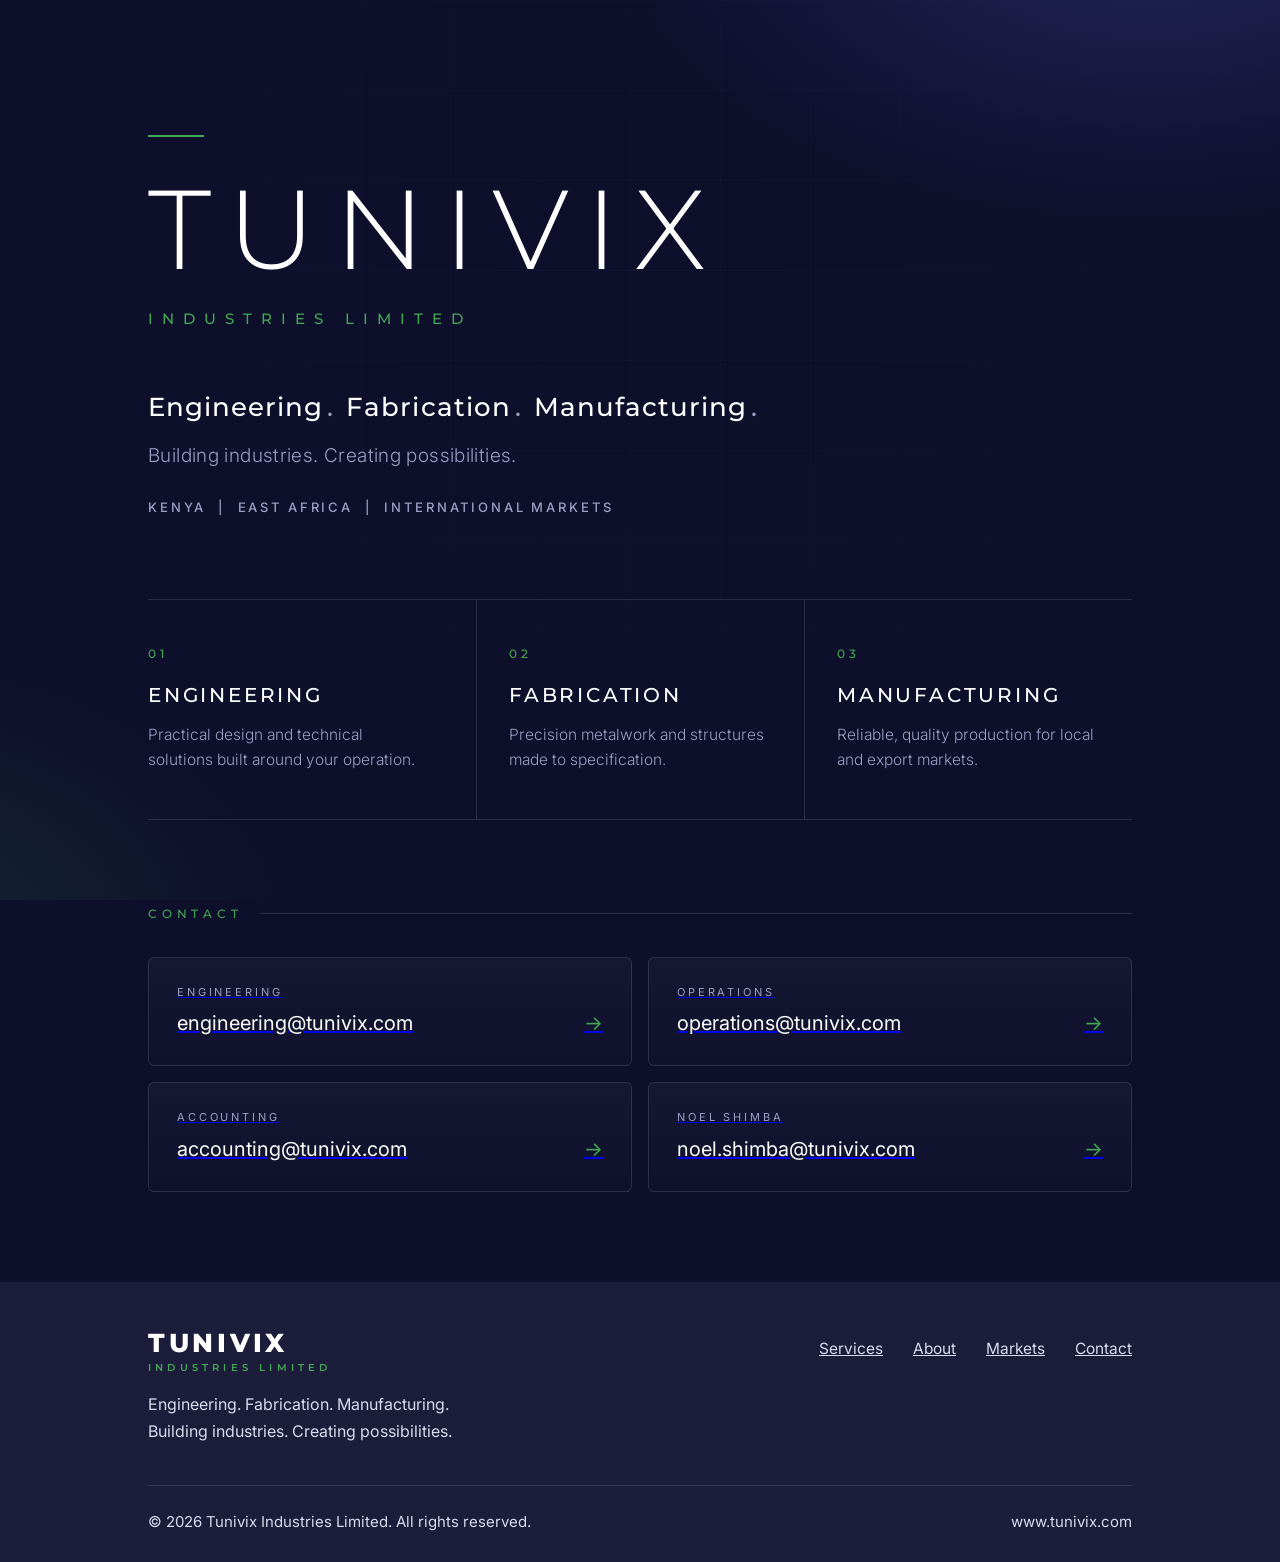
==== index.html @ d3db52db "Add files via upload" ====
<!DOCTYPE html>
<html lang="en">
<head>
<meta charset="utf-8">
<meta name="viewport" content="width=device-width, initial-scale=1">
<title>Tunivix Industries Limited | Engineering. Fabrication. Manufacturing.</title>
<meta name="description" content="Tunivix Industries Limited. Engineering, fabrication and manufacturing for Kenya, East Africa and international markets.">
<meta name="theme-color" content="#0d0f2b">
<link rel="canonical" href="https://www.tunivix.com">
<link rel="preconnect" href="https://fonts.googleapis.com">
<link rel="preconnect" href="https://fonts.gstatic.com" crossorigin>
<link href="https://fonts.googleapis.com/css2?family=Inter:wght@300;400;500;600&family=Montserrat:wght@300;500;600;800&display=swap" rel="stylesheet">
<style>
  :root{
    --bg:#0d0f2b;
    --bg2:#14173f;
    --text:#eceefa;
    --muted:#9a9fc4;
    --line:rgba(255,255,255,.12);
    --green:#44A755;
    --indigo:#5a5fd1;
  }
  *{box-sizing:border-box;margin:0;padding:0}
  html{scroll-behavior:smooth}
  body{
    font-family:'Inter',system-ui,-apple-system,"Segoe UI",Roboto,sans-serif;
    color:var(--text);background:var(--bg);line-height:1.6;
    min-height:100vh;display:flex;flex-direction:column;-webkit-font-smoothing:antialiased;
    background-image:
      radial-gradient(900px 520px at 90% -10%,rgba(90,95,209,.28),transparent 60%),
      radial-gradient(700px 480px at -10% 105%,rgba(68,167,85,.16),transparent 60%);
    background-attachment:fixed;
  }
  body::before{
    content:"";position:fixed;inset:0;pointer-events:none;
    background-image:linear-gradient(var(--line) 1px,transparent 1px),linear-gradient(90deg,var(--line) 1px,transparent 1px);
    background-size:90px 90px;opacity:.18;
    mask-image:radial-gradient(ellipse at 50% 30%,#000 10%,transparent 70%);
    -webkit-mask-image:radial-gradient(ellipse at 50% 30%,#000 10%,transparent 70%);
  }
  .wrap{position:relative;width:100%;max-width:1040px;margin:0 auto;padding:0 28px}

  /* Hero */
  .hero{padding:15vh 0 9vh}
  .rule{width:56px;height:2px;background:var(--green);margin-bottom:36px}
  h1{
    font-family:'Montserrat',sans-serif;font-weight:300;
    font-size:clamp(46px,10vw,112px);letter-spacing:.16em;line-height:1;color:#fff;
    margin-right:-.16em;
  }
  .ltd{
    font-family:'Montserrat',sans-serif;font-weight:500;
    font-size:clamp(11px,1.8vw,15px);letter-spacing:.6em;color:var(--green);margin-top:22px;
  }
  .slogan{
    margin-top:56px;font-family:'Montserrat',sans-serif;font-weight:500;
    font-size:clamp(17px,2.6vw,26px);letter-spacing:.04em;color:#fff;
  }
  .slogan i{font-style:normal;color:var(--muted);margin:0 .15em}
  .tagline{margin-top:12px;font-weight:300;font-size:clamp(16px,2vw,19px);color:var(--muted);letter-spacing:.02em}

  /* Disciplines */
  .brief{display:grid;grid-template-columns:repeat(3,1fr);border-top:1px solid var(--line);border-bottom:1px solid var(--line)}
  .item{padding:44px 32px 46px 0;position:relative}
  .item + .item{padding-left:32px;border-left:1px solid var(--line)}
  .no{font-family:'Montserrat',sans-serif;font-size:12px;font-weight:500;letter-spacing:.3em;color:var(--green)}
  .item h2{font-family:'Montserrat',sans-serif;font-weight:500;font-size:20px;letter-spacing:.14em;text-transform:uppercase;margin:16px 0 12px;color:#fff}
  .item p{font-size:15.5px;font-weight:300;color:var(--muted);max-width:280px}

  /* Contact */
  .contact{padding:84px 0 90px}
  .label{font-family:'Montserrat',sans-serif;font-size:12px;font-weight:500;letter-spacing:.4em;text-transform:uppercase;color:var(--green);margin-bottom:34px;display:flex;align-items:center;gap:16px}
  .label::after{content:"";height:1px;flex:1;background:var(--line)}
  .grid{display:grid;grid-template-columns:repeat(2,1fr);gap:16px}
  .mail{
    display:flex;flex-direction:column;gap:6px;padding:26px 28px;border:1px solid var(--line);border-radius:6px;
    background:linear-gradient(180deg,rgba(255,255,255,.04),rgba(255,255,255,.01));
    transition:border-color .25s,background .25s,transform .25s;
  }
  .mail small{font-size:11px;letter-spacing:.26em;text-transform:uppercase;color:var(--muted)}
  .mail span{font-size:clamp(16px,2.2vw,20px);font-weight:400;color:#fff;word-break:break-all;display:flex;justify-content:space-between;align-items:center;gap:14px}
  .mail span::after{content:"\2192";color:var(--green);transition:transform .25s}
  .mail:hover{border-color:var(--green);background:rgba(68,167,85,.07);transform:translateY(-2px)}
  .mail:hover span::after{transform:translateX(5px)}
  .mail:focus-visible{outline:2px solid var(--green);outline-offset:3px}

  .markets{margin-top:26px;font-size:13px;font-weight:500;letter-spacing:.22em;text-transform:uppercase;color:var(--muted)}

  footer{margin-top:auto;position:relative;background:#1b1d3a;color:#c4c7de;padding:48px 0 28px}
  .foot{display:flex;justify-content:space-between;align-items:flex-start;gap:32px;flex-wrap:wrap}
  .brand{display:flex;flex-direction:column;line-height:1}
  .brand b{font-family:'Montserrat',sans-serif;font-size:26px;font-weight:800;letter-spacing:.14em;color:#fff}
  .brand small{font-family:'Montserrat',sans-serif;font-size:10px;font-weight:600;letter-spacing:.42em;color:var(--green);margin-top:7px}
  footer .tag{margin-top:18px;font-size:16px;line-height:1.7;color:#d9dbee}
  footer ul{list-style:none;display:flex;gap:30px;flex-wrap:wrap;padding-top:6px}
  footer ul a{font-size:15.5px;color:#d9dbee;transition:color .2s}
  footer ul a:hover{color:#fff}
  .copy{margin-top:40px;padding-top:24px;border-top:1px solid rgba(255,255,255,.12);display:flex;justify-content:space-between;flex-wrap:wrap;gap:8px 24px;font-size:15px;color:#d9dbee}

  @media (max-width:820px){
    .hero{padding:11vh 0 7vh}
    .brief{grid-template-columns:1fr}
    .item,.item + .item{padding:32px 0;border-left:0}
    .item + .item{border-top:1px solid var(--line)}
    .item p{max-width:none}
    .grid{grid-template-columns:1fr}
    .contact{padding:64px 0 70px}
    footer ul{gap:22px}
  }
  @media (prefers-reduced-motion:no-preference){
    .hero .wrap > *{animation:rise .9s cubic-bezier(.2,.7,.2,1) both}
    .hero .wrap > *:nth-child(2){animation-delay:.08s}
    .hero .wrap > *:nth-child(3){animation-delay:.16s}
    .hero .wrap > *:nth-child(4){animation-delay:.28s}
    .hero .wrap > *:nth-child(5){animation-delay:.36s}
    @keyframes rise{from{opacity:0;transform:translateY(18px)}to{opacity:1;transform:none}}
  }
</style>
</head>
<body>

<header class="hero" id="top">
  <div class="wrap">
    <div class="rule"></div>
    <h1>TUNIVIX</h1>
    <div class="ltd">INDUSTRIES LIMITED</div>
    <p class="slogan">Engineering<i>.</i> Fabrication<i>.</i> Manufacturing<i>.</i></p>
    <p class="tagline">Building industries. Creating possibilities.</p>
    <p class="markets" id="markets">Kenya &nbsp;|&nbsp; East Africa &nbsp;|&nbsp; International Markets</p>
  </div>
</header>

<main>
  <div class="wrap">
    <section class="brief" id="services" aria-label="What we do">
      <div class="item">
        <div class="no">01</div>
        <h2>Engineering</h2>
        <p>Practical design and technical solutions built around your operation.</p>
      </div>
      <div class="item">
        <div class="no">02</div>
        <h2>Fabrication</h2>
        <p>Precision metalwork and structures made to specification.</p>
      </div>
      <div class="item">
        <div class="no">03</div>
        <h2>Manufacturing</h2>
        <p>Reliable, quality production for local and export markets.</p>
      </div>
    </section>

    <section class="contact" id="contact" aria-label="Contact">
      <div class="label">Contact</div>
      <div class="grid">
        <a class="mail" href="mailto:engineering@tunivix.com"><small>Engineering</small><span>engineering@tunivix.com</span></a>
        <a class="mail" href="mailto:operations@tunivix.com"><small>Operations</small><span>operations@tunivix.com</span></a>
        <a class="mail" href="mailto:accounting@tunivix.com"><small>Accounting</small><span>accounting@tunivix.com</span></a>
        <a class="mail" href="mailto:noel.shimba@tunivix.com"><small>Noel Shimba</small><span>noel.shimba@tunivix.com</span></a>
      </div>
    </section>
  </div>
</main>

<footer>
  <div class="wrap">
    <div class="foot">
      <div>
        <div class="brand"><b>TUNIVIX</b><small>INDUSTRIES LIMITED</small></div>
        <p class="tag">Engineering. Fabrication. Manufacturing.<br>Building industries. Creating possibilities.</p>
      </div>
      <nav aria-label="Footer">
        <ul>
          <li><a href="#services">Services</a></li>
          <li><a href="#top">About</a></li>
          <li><a href="#markets">Markets</a></li>
          <li><a href="#contact">Contact</a></li>
        </ul>
      </nav>
    </div>
    <div class="copy">
      <span>&copy; <span id="yr">2026</span> Tunivix Industries Limited. All rights reserved.</span>
      <span>www.tunivix.com</span>
    </div>
  </div>
</footer>
<script>document.getElementById('yr').textContent = new Date().getFullYear();</script>

</body>
</html>
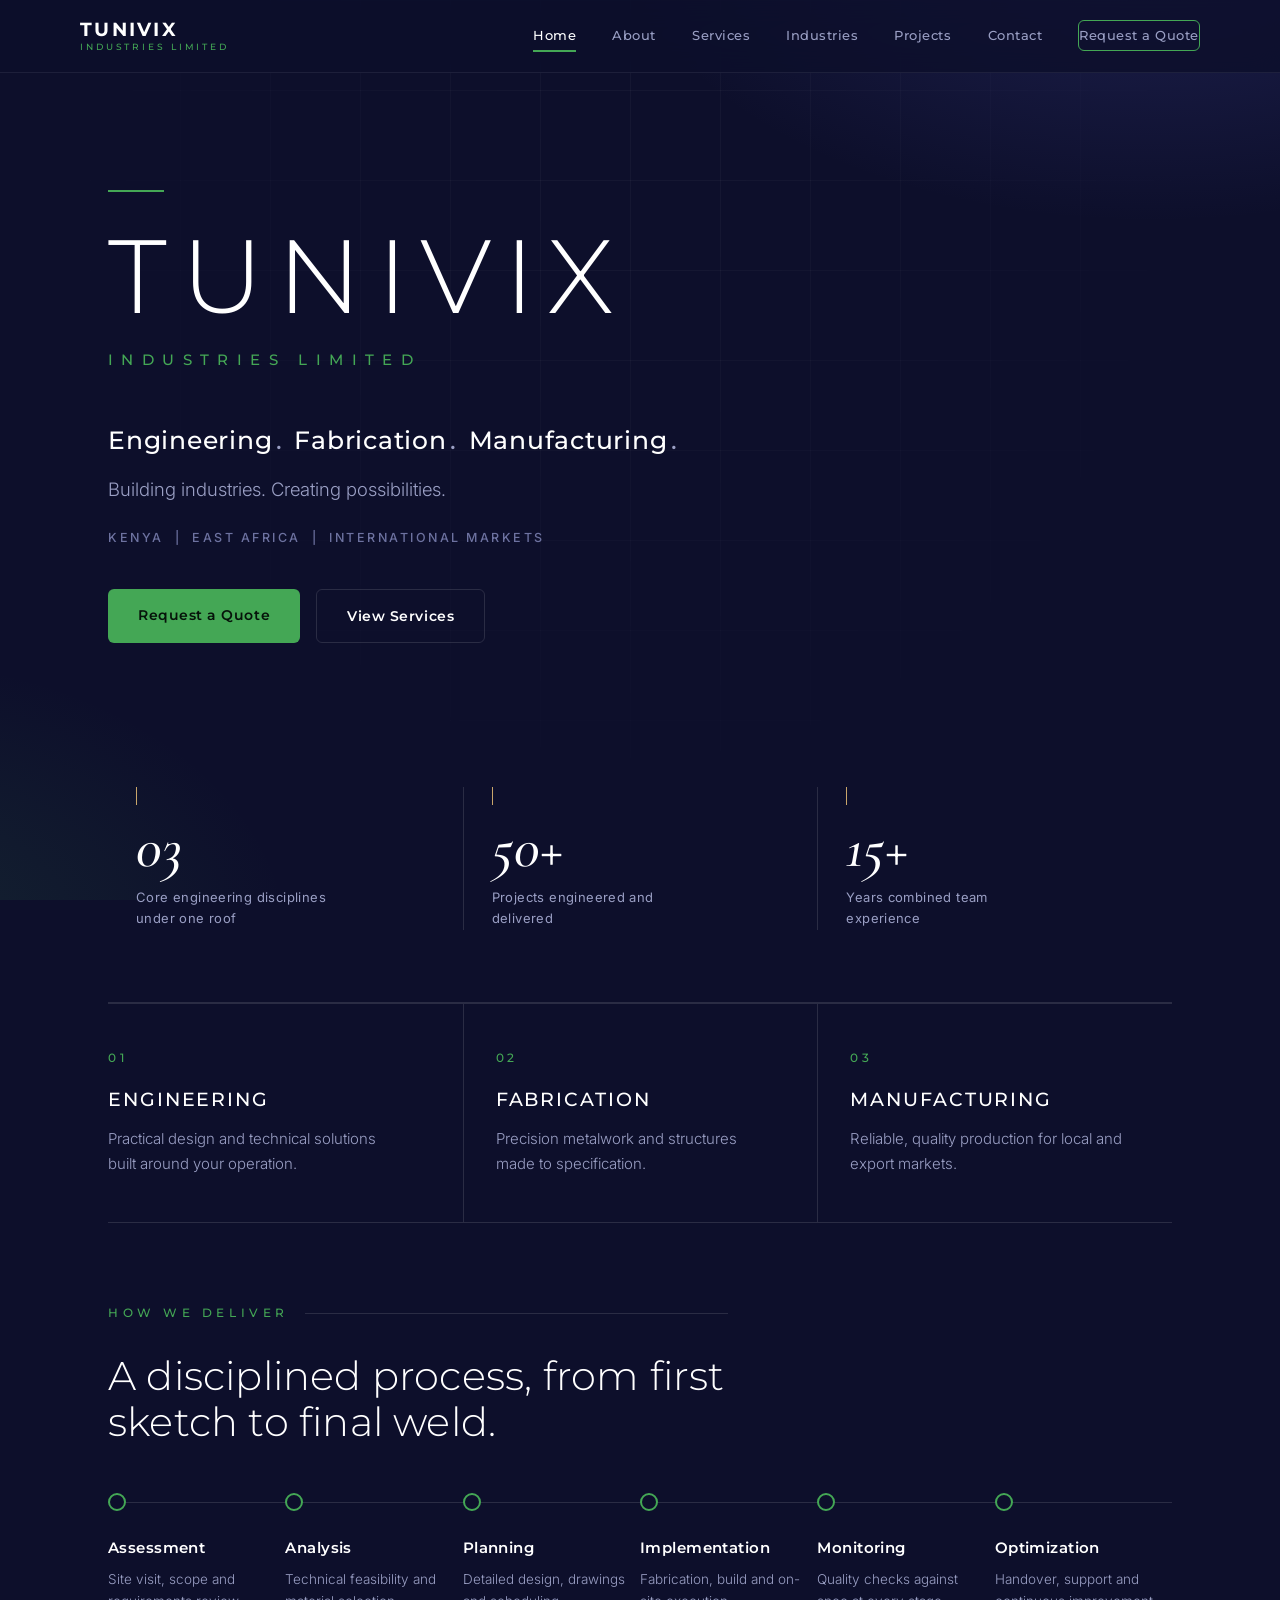
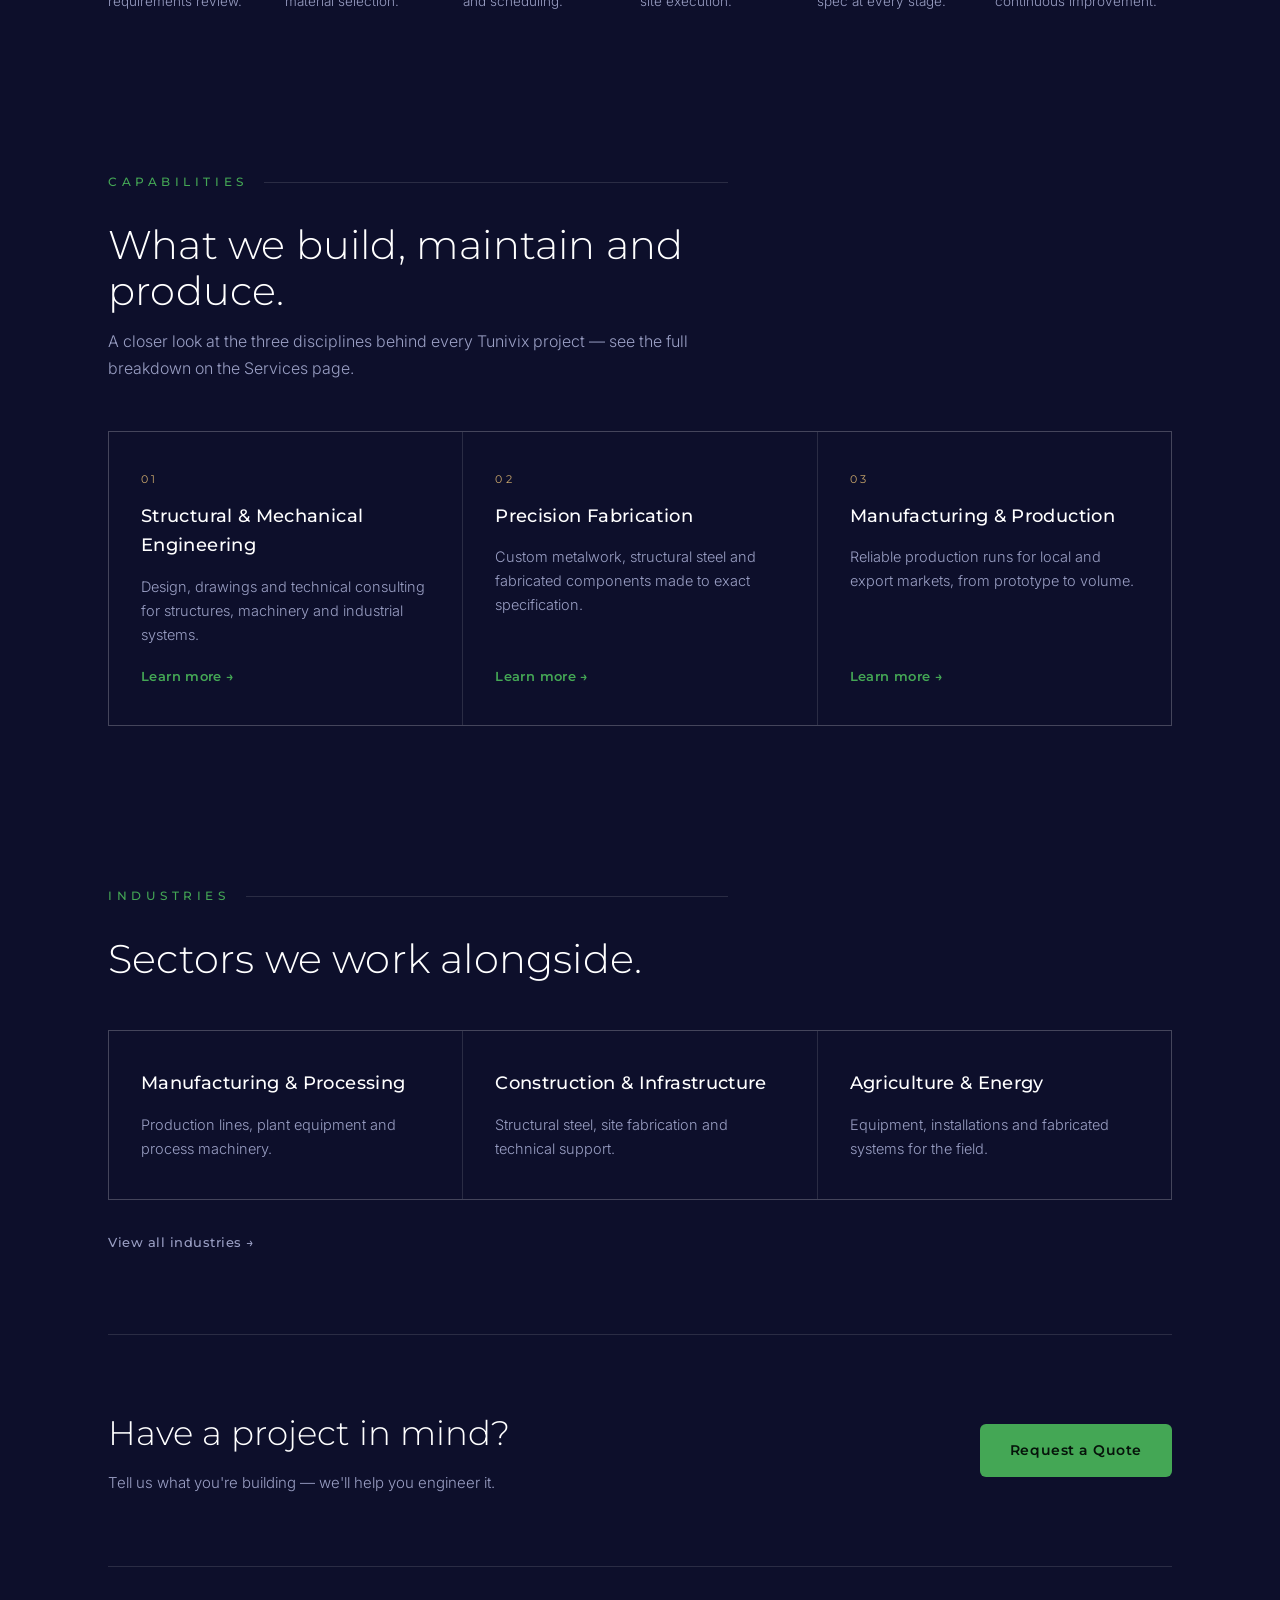
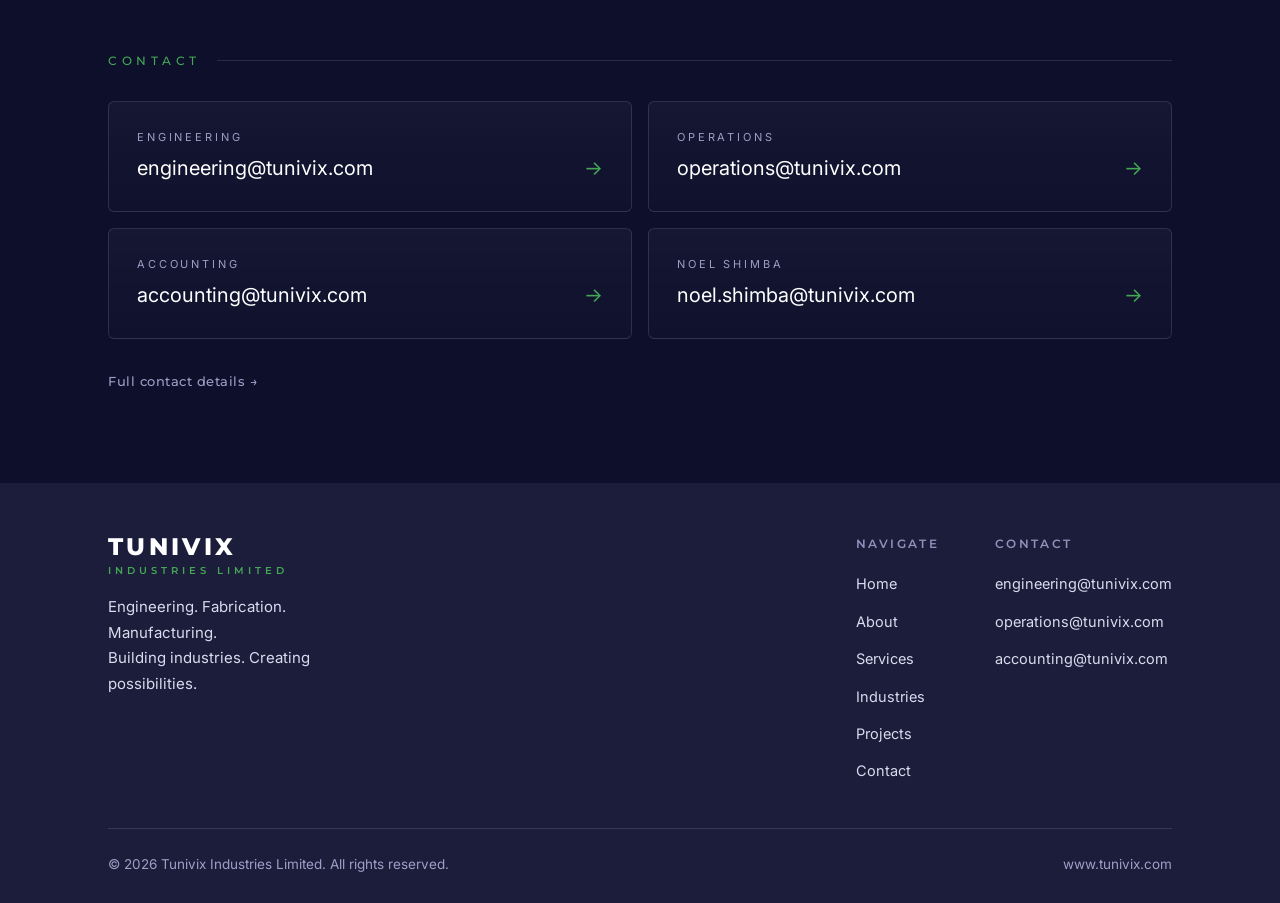
==== commit a7999c12: "Add files via upload" ====
--- a/index.html
+++ b/index.html
@@ -6,159 +6,186 @@
 <title>Tunivix Industries Limited | Engineering. Fabrication. Manufacturing.</title>
 <meta name="description" content="Tunivix Industries Limited. Engineering, fabrication and manufacturing for Kenya, East Africa and international markets.">
 <meta name="theme-color" content="#0d0f2b">
-<link rel="canonical" href="https://www.tunivix.com">
+<link rel="canonical" href="https://www.tunivix.com/">
 <link rel="preconnect" href="https://fonts.googleapis.com">
 <link rel="preconnect" href="https://fonts.gstatic.com" crossorigin>
-<link href="https://fonts.googleapis.com/css2?family=Inter:wght@300;400;500;600&family=Montserrat:wght@300;500;600;800&display=swap" rel="stylesheet">
-<style>
-  :root{
-    --bg:#0d0f2b;
-    --bg2:#14173f;
-    --text:#eceefa;
-    --muted:#9a9fc4;
-    --line:rgba(255,255,255,.12);
-    --green:#44A755;
-    --indigo:#5a5fd1;
-  }
-  *{box-sizing:border-box;margin:0;padding:0}
-  html{scroll-behavior:smooth}
-  body{
-    font-family:'Inter',system-ui,-apple-system,"Segoe UI",Roboto,sans-serif;
-    color:var(--text);background:var(--bg);line-height:1.6;
-    min-height:100vh;display:flex;flex-direction:column;-webkit-font-smoothing:antialiased;
-    background-image:
-      radial-gradient(900px 520px at 90% -10%,rgba(90,95,209,.28),transparent 60%),
-      radial-gradient(700px 480px at -10% 105%,rgba(68,167,85,.16),transparent 60%);
-    background-attachment:fixed;
-  }
-  body::before{
-    content:"";position:fixed;inset:0;pointer-events:none;
-    background-image:linear-gradient(var(--line) 1px,transparent 1px),linear-gradient(90deg,var(--line) 1px,transparent 1px);
-    background-size:90px 90px;opacity:.18;
-    mask-image:radial-gradient(ellipse at 50% 30%,#000 10%,transparent 70%);
-    -webkit-mask-image:radial-gradient(ellipse at 50% 30%,#000 10%,transparent 70%);
-  }
-  .wrap{position:relative;width:100%;max-width:1040px;margin:0 auto;padding:0 28px}
-
-  /* Hero */
-  .hero{padding:15vh 0 9vh}
-  .rule{width:56px;height:2px;background:var(--green);margin-bottom:36px}
-  h1{
-    font-family:'Montserrat',sans-serif;font-weight:300;
-    font-size:clamp(46px,10vw,112px);letter-spacing:.16em;line-height:1;color:#fff;
-    margin-right:-.16em;
-  }
-  .ltd{
-    font-family:'Montserrat',sans-serif;font-weight:500;
-    font-size:clamp(11px,1.8vw,15px);letter-spacing:.6em;color:var(--green);margin-top:22px;
-  }
-  .slogan{
-    margin-top:56px;font-family:'Montserrat',sans-serif;font-weight:500;
-    font-size:clamp(17px,2.6vw,26px);letter-spacing:.04em;color:#fff;
-  }
-  .slogan i{font-style:normal;color:var(--muted);margin:0 .15em}
-  .tagline{margin-top:12px;font-weight:300;font-size:clamp(16px,2vw,19px);color:var(--muted);letter-spacing:.02em}
-
-  /* Disciplines */
-  .brief{display:grid;grid-template-columns:repeat(3,1fr);border-top:1px solid var(--line);border-bottom:1px solid var(--line)}
-  .item{padding:44px 32px 46px 0;position:relative}
-  .item + .item{padding-left:32px;border-left:1px solid var(--line)}
-  .no{font-family:'Montserrat',sans-serif;font-size:12px;font-weight:500;letter-spacing:.3em;color:var(--green)}
-  .item h2{font-family:'Montserrat',sans-serif;font-weight:500;font-size:20px;letter-spacing:.14em;text-transform:uppercase;margin:16px 0 12px;color:#fff}
-  .item p{font-size:15.5px;font-weight:300;color:var(--muted);max-width:280px}
-
-  /* Contact */
-  .contact{padding:84px 0 90px}
-  .label{font-family:'Montserrat',sans-serif;font-size:12px;font-weight:500;letter-spacing:.4em;text-transform:uppercase;color:var(--green);margin-bottom:34px;display:flex;align-items:center;gap:16px}
-  .label::after{content:"";height:1px;flex:1;background:var(--line)}
-  .grid{display:grid;grid-template-columns:repeat(2,1fr);gap:16px}
-  .mail{
-    display:flex;flex-direction:column;gap:6px;padding:26px 28px;border:1px solid var(--line);border-radius:6px;
-    background:linear-gradient(180deg,rgba(255,255,255,.04),rgba(255,255,255,.01));
-    transition:border-color .25s,background .25s,transform .25s;
-  }
-  .mail small{font-size:11px;letter-spacing:.26em;text-transform:uppercase;color:var(--muted)}
-  .mail span{font-size:clamp(16px,2.2vw,20px);font-weight:400;color:#fff;word-break:break-all;display:flex;justify-content:space-between;align-items:center;gap:14px}
-  .mail span::after{content:"\2192";color:var(--green);transition:transform .25s}
-  .mail:hover{border-color:var(--green);background:rgba(68,167,85,.07);transform:translateY(-2px)}
-  .mail:hover span::after{transform:translateX(5px)}
-  .mail:focus-visible{outline:2px solid var(--green);outline-offset:3px}
-
-  .markets{margin-top:26px;font-size:13px;font-weight:500;letter-spacing:.22em;text-transform:uppercase;color:var(--muted)}
-
-  footer{margin-top:auto;position:relative;background:#1b1d3a;color:#c4c7de;padding:48px 0 28px}
-  .foot{display:flex;justify-content:space-between;align-items:flex-start;gap:32px;flex-wrap:wrap}
-  .brand{display:flex;flex-direction:column;line-height:1}
-  .brand b{font-family:'Montserrat',sans-serif;font-size:26px;font-weight:800;letter-spacing:.14em;color:#fff}
-  .brand small{font-family:'Montserrat',sans-serif;font-size:10px;font-weight:600;letter-spacing:.42em;color:var(--green);margin-top:7px}
-  footer .tag{margin-top:18px;font-size:16px;line-height:1.7;color:#d9dbee}
-  footer ul{list-style:none;display:flex;gap:30px;flex-wrap:wrap;padding-top:6px}
-  footer ul a{font-size:15.5px;color:#d9dbee;transition:color .2s}
-  footer ul a:hover{color:#fff}
-  .copy{margin-top:40px;padding-top:24px;border-top:1px solid rgba(255,255,255,.12);display:flex;justify-content:space-between;flex-wrap:wrap;gap:8px 24px;font-size:15px;color:#d9dbee}
-
-  @media (max-width:820px){
-    .hero{padding:11vh 0 7vh}
-    .brief{grid-template-columns:1fr}
-    .item,.item + .item{padding:32px 0;border-left:0}
-    .item + .item{border-top:1px solid var(--line)}
-    .item p{max-width:none}
-    .grid{grid-template-columns:1fr}
-    .contact{padding:64px 0 70px}
-    footer ul{gap:22px}
-  }
-  @media (prefers-reduced-motion:no-preference){
-    .hero .wrap > *{animation:rise .9s cubic-bezier(.2,.7,.2,1) both}
-    .hero .wrap > *:nth-child(2){animation-delay:.08s}
-    .hero .wrap > *:nth-child(3){animation-delay:.16s}
-    .hero .wrap > *:nth-child(4){animation-delay:.28s}
-    .hero .wrap > *:nth-child(5){animation-delay:.36s}
-    @keyframes rise{from{opacity:0;transform:translateY(18px)}to{opacity:1;transform:none}}
-  }
-</style>
+<link href="https://fonts.googleapis.com/css2?family=Inter:wght@300;400;500;600&family=Montserrat:wght@300;500;600;700;800&family=Cormorant+Garamond:ital,wght@0,500;1,500;1,600&display=swap" rel="stylesheet">
+<link rel="stylesheet" href="assets/css/style.css">
 </head>
 <body>
+
+<header class="site-header">
+  <div class="wrap nav">
+    <a class="nav-mark" href="/" aria-label="Tunivix Industries home">
+      <b>TUNIVIX</b><small>INDUSTRIES LIMITED</small>
+    </a>
+    <nav class="nav-links" id="navLinks">
+      <a href="/" aria-current="page">Home</a>
+      <a href="about/">About</a>
+      <a href="services/">Services</a>
+      <a href="industries/">Industries</a>
+      <a href="projects/">Projects</a>
+      <a href="contact/">Contact</a>
+      <a class="nav-cta" href="contact/">Request a Quote</a>
+    </nav>
+    <button class="nav-toggle" id="navToggle" aria-label="Toggle menu" aria-expanded="false">
+      <svg viewBox="0 0 24 24" fill="none" stroke="currentColor" stroke-width="1.6"><path d="M3 6h18M3 12h18M3 18h18"/></svg>
+    </button>
+  </div>
+</header>
 
 <header class="hero" id="top">
   <div class="wrap">
     <div class="rule"></div>
-    <h1>TUNIVIX</h1>
+    <h1 class="wordmark">TUNIVIX</h1>
     <div class="ltd">INDUSTRIES LIMITED</div>
     <p class="slogan">Engineering<i>.</i> Fabrication<i>.</i> Manufacturing<i>.</i></p>
     <p class="tagline">Building industries. Creating possibilities.</p>
-    <p class="markets" id="markets">Kenya &nbsp;|&nbsp; East Africa &nbsp;|&nbsp; International Markets</p>
+    <p class="markets">Kenya &nbsp;|&nbsp; East Africa &nbsp;|&nbsp; International Markets</p>
+    <div class="hero-ctas">
+      <a class="btn btn-solid" href="contact/">Request a Quote</a>
+      <a class="btn btn-outline" href="services/">View Services</a>
+    </div>
   </div>
 </header>
 
 <main>
   <div class="wrap">
-    <section class="brief" id="services" aria-label="What we do">
-      <div class="item">
-        <div class="no">01</div>
-        <h2>Engineering</h2>
-        <p>Practical design and technical solutions built around your operation.</p>
-      </div>
-      <div class="item">
-        <div class="no">02</div>
-        <h2>Fabrication</h2>
-        <p>Precision metalwork and structures made to specification.</p>
-      </div>
-      <div class="item">
-        <div class="no">03</div>
-        <h2>Manufacturing</h2>
-        <p>Reliable, quality production for local and export markets.</p>
-      </div>
-    </section>
-
+
+    <!-- Stats: edit the figures below with your real numbers -->
+    <section class="stats">
+      <div class="stats-row">
+        <div class="stat">
+          <div class="stat-tick"></div>
+          <div class="figure stat-num">03</div>
+          <p class="stat-label">Core engineering disciplines under one roof</p>
+        </div>
+        <div class="stat">
+          <div class="stat-tick"></div>
+          <div class="figure stat-num">50+</div> <!-- EDIT: replace with real project count -->
+          <p class="stat-label">Projects engineered and delivered</p>
+        </div>
+        <div class="stat">
+          <div class="stat-tick"></div>
+          <div class="figure stat-num">15+</div> <!-- EDIT: replace with real combined years -->
+          <p class="stat-label">Years combined team experience</p>
+        </div>
+      </div>
+    </section>
+
+    <section id="services" aria-label="What we do">
+      <div class="brief">
+        <div class="item">
+          <div class="no">01</div>
+          <h2>Engineering</h2>
+          <p>Practical design and technical solutions built around your operation.</p>
+        </div>
+        <div class="item">
+          <div class="no">02</div>
+          <h2>Fabrication</h2>
+          <p>Precision metalwork and structures made to specification.</p>
+        </div>
+        <div class="item">
+          <div class="no">03</div>
+          <h2>Manufacturing</h2>
+          <p>Reliable, quality production for local and export markets.</p>
+        </div>
+      </div>
+    </section>
+
+    <!-- Delivery process -->
+    <section class="section process">
+      <div class="section-head">
+        <div class="label">How We Deliver</div>
+        <h2 class="section-title">A disciplined process, from first sketch to final weld.</h2>
+      </div>
+      <div class="process-track">
+        <div class="p-step"><div class="p-node"></div><h4>Assessment</h4><p>Site visit, scope and requirements review.</p></div>
+        <div class="p-step"><div class="p-node"></div><h4>Analysis</h4><p>Technical feasibility and material selection.</p></div>
+        <div class="p-step"><div class="p-node"></div><h4>Planning</h4><p>Detailed design, drawings and scheduling.</p></div>
+        <div class="p-step"><div class="p-node"></div><h4>Implementation</h4><p>Fabrication, build and on-site execution.</p></div>
+        <div class="p-step"><div class="p-node"></div><h4>Monitoring</h4><p>Quality checks against spec at every stage.</p></div>
+        <div class="p-step"><div class="p-node"></div><h4>Optimization</h4><p>Handover, support and continuous improvement.</p></div>
+      </div>
+    </section>
+
+    <!-- Capability cards -->
+    <section class="section">
+      <div class="section-head">
+        <div class="label">Capabilities</div>
+        <h2 class="section-title">What we build, maintain and produce.</h2>
+        <p class="section-sub">A closer look at the three disciplines behind every Tunivix project — see the full breakdown on the Services page.</p>
+      </div>
+      <div class="card-grid">
+        <div class="card">
+          <div class="card-no">01</div>
+          <h3>Structural &amp; Mechanical Engineering</h3>
+          <p>Design, drawings and technical consulting for structures, machinery and industrial systems.</p>
+          <a class="card-link" href="services/#engineering">Learn more →</a>
+        </div>
+        <div class="card">
+          <div class="card-no">02</div>
+          <h3>Precision Fabrication</h3>
+          <p>Custom metalwork, structural steel and fabricated components made to exact specification.</p>
+          <a class="card-link" href="services/#fabrication">Learn more →</a>
+        </div>
+        <div class="card">
+          <div class="card-no">03</div>
+          <h3>Manufacturing &amp; Production</h3>
+          <p>Reliable production runs for local and export markets, from prototype to volume.</p>
+          <a class="card-link" href="services/#manufacturing">Learn more →</a>
+        </div>
+      </div>
+    </section>
+
+    <!-- Industries teaser -->
+    <section class="section">
+      <div class="section-head">
+        <div class="label">Industries</div>
+        <h2 class="section-title">Sectors we work alongside.</h2>
+      </div>
+      <div class="card-grid">
+        <div class="card">
+          <h3>Manufacturing &amp; Processing</h3>
+          <p>Production lines, plant equipment and process machinery.</p>
+        </div>
+        <div class="card">
+          <h3>Construction &amp; Infrastructure</h3>
+          <p>Structural steel, site fabrication and technical support.</p>
+        </div>
+        <div class="card">
+          <h3>Agriculture &amp; Energy</h3>
+          <p>Equipment, installations and fabricated systems for the field.</p>
+        </div>
+      </div>
+      <div style="margin-top:28px">
+        <a class="back-link" href="industries/" style="margin-bottom:0">View all industries →</a>
+      </div>
+    </section>
+
+    <!-- CTA band -->
+    <section class="cta-band">
+      <div>
+        <h3>Have a project in mind?</h3>
+        <p>Tell us what you're building — we'll help you engineer it.</p>
+      </div>
+      <a class="btn btn-solid" href="contact/">Request a Quote</a>
+    </section>
+
+    <!-- Contact -->
     <section class="contact" id="contact" aria-label="Contact">
       <div class="label">Contact</div>
-      <div class="grid">
+      <div class="grid2">
         <a class="mail" href="mailto:engineering@tunivix.com"><small>Engineering</small><span>engineering@tunivix.com</span></a>
         <a class="mail" href="mailto:operations@tunivix.com"><small>Operations</small><span>operations@tunivix.com</span></a>
         <a class="mail" href="mailto:accounting@tunivix.com"><small>Accounting</small><span>accounting@tunivix.com</span></a>
         <a class="mail" href="mailto:noel.shimba@tunivix.com"><small>Noel Shimba</small><span>noel.shimba@tunivix.com</span></a>
       </div>
-    </section>
+      <div style="margin-top:28px">
+        <a class="back-link" href="contact/" style="margin-bottom:0">Full contact details →</a>
+      </div>
+    </section>
+
   </div>
 </main>
 
@@ -169,22 +196,35 @@
         <div class="brand"><b>TUNIVIX</b><small>INDUSTRIES LIMITED</small></div>
         <p class="tag">Engineering. Fabrication. Manufacturing.<br>Building industries. Creating possibilities.</p>
       </div>
-      <nav aria-label="Footer">
-        <ul>
-          <li><a href="#services">Services</a></li>
-          <li><a href="#top">About</a></li>
-          <li><a href="#markets">Markets</a></li>
-          <li><a href="#contact">Contact</a></li>
-        </ul>
-      </nav>
+      <div class="foot-cols">
+        <div class="foot-col">
+          <h5>Navigate</h5>
+          <ul>
+            <li><a href="/">Home</a></li>
+            <li><a href="about/">About</a></li>
+            <li><a href="services/">Services</a></li>
+            <li><a href="industries/">Industries</a></li>
+            <li><a href="projects/">Projects</a></li>
+            <li><a href="contact/">Contact</a></li>
+          </ul>
+        </div>
+        <div class="foot-col">
+          <h5>Contact</h5>
+          <ul>
+            <li><a href="mailto:engineering@tunivix.com">engineering@tunivix.com</a></li>
+            <li><a href="mailto:operations@tunivix.com">operations@tunivix.com</a></li>
+            <li><a href="mailto:accounting@tunivix.com">accounting@tunivix.com</a></li>
+          </ul>
+        </div>
+      </div>
     </div>
     <div class="copy">
-      <span>&copy; <span id="yr">2026</span> Tunivix Industries Limited. All rights reserved.</span>
+      <span>&copy; <span data-year>2026</span> Tunivix Industries Limited. All rights reserved.</span>
       <span>www.tunivix.com</span>
     </div>
   </div>
 </footer>
-<script>document.getElementById('yr').textContent = new Date().getFullYear();</script>
-
+
+<script src="assets/js/main.js"></script>
 </body>
 </html>
--- a/assets/css/style.css
+++ b/assets/css/style.css
@@ -0,0 +1,284 @@
+/* ===========================================================
+   TUNIVIX INDUSTRIES — shared stylesheet
+   =========================================================== */
+
+:root{
+  --bg:#0d0f2b;
+  --bg2:#14173f;
+  --bg3:#181c4a;
+  --text:#eceefa;
+  --muted:#9a9fc4;
+  --muted-dim:#6d72a0;
+  --line:rgba(255,255,255,.12);
+  --line-soft:rgba(255,255,255,.07);
+  --green:#44A755;
+  --green-dim:rgba(68,167,85,.14);
+  --indigo:#5a5fd1;
+  --brass:#c9a66b;
+  --brass-dim:rgba(201,166,107,.14);
+  --radius:6px;
+  --maxw:1120px;
+}
+
+*{box-sizing:border-box;margin:0;padding:0}
+html{scroll-behavior:smooth}
+body{
+  font-family:'Inter',system-ui,-apple-system,"Segoe UI",Roboto,sans-serif;
+  color:var(--text);background:var(--bg);line-height:1.65;
+  min-height:100vh;display:flex;flex-direction:column;-webkit-font-smoothing:antialiased;
+  background-image:
+    radial-gradient(900px 520px at 90% -10%,rgba(90,95,209,.24),transparent 60%),
+    radial-gradient(700px 480px at -10% 105%,rgba(68,167,85,.14),transparent 60%);
+  background-attachment:fixed;
+  overflow-x:hidden;
+}
+body::before{
+  content:"";position:fixed;inset:0;pointer-events:none;z-index:0;
+  background-image:linear-gradient(var(--line-soft) 1px,transparent 1px),linear-gradient(90deg,var(--line-soft) 1px,transparent 1px);
+  background-size:90px 90px;opacity:.5;
+  mask-image:radial-gradient(ellipse at 50% 20%,#000 10%,transparent 68%);
+  -webkit-mask-image:radial-gradient(ellipse at 50% 20%,#000 10%,transparent 68%);
+}
+a{color:inherit;text-decoration:none}
+img{max-width:100%;display:block}
+.wrap{position:relative;width:100%;max-width:var(--maxw);margin:0 auto;padding:0 28px;z-index:1}
+section{position:relative;z-index:1}
+
+/* serif accent used sparingly: large stats figures + pull quotes */
+.figure,
+.quote-mark{font-family:'Cormorant Garamond',Georgia,serif;}
+
+::selection{background:var(--green);color:#06130a}
+
+:focus-visible{outline:2px solid var(--green);outline-offset:3px}
+
+/* ---------- Site header / nav ---------- */
+.site-header{
+  position:sticky;top:0;z-index:50;
+  background:rgba(13,15,43,.82);
+  backdrop-filter:blur(14px);-webkit-backdrop-filter:blur(14px);
+  border-bottom:1px solid var(--line-soft);
+}
+.nav{display:flex;align-items:center;justify-content:space-between;padding:20px 0}
+.nav-mark{display:flex;flex-direction:column;line-height:1}
+.nav-mark b{font-family:'Montserrat',sans-serif;font-weight:700;font-size:19px;letter-spacing:.12em;color:#fff}
+.nav-mark small{font-family:'Montserrat',sans-serif;font-weight:500;font-size:8.5px;letter-spacing:.34em;color:var(--green);margin-top:4px}
+.nav-links{display:flex;align-items:center;gap:36px}
+.nav-links a{
+  font-family:'Montserrat',sans-serif;font-size:13px;font-weight:500;letter-spacing:.04em;
+  color:var(--muted);position:relative;padding:4px 0;transition:color .2s;
+}
+.nav-links a:hover,.nav-links a[aria-current="page"]{color:#fff}
+.nav-links a[aria-current="page"]::after{
+  content:"";position:absolute;left:0;right:0;bottom:-2px;height:2px;background:var(--green);
+}
+.nav-cta{
+  font-family:'Montserrat',sans-serif;font-size:12.5px;font-weight:600;letter-spacing:.05em;
+  color:#fff;border:1px solid var(--green);padding:10px 20px;border-radius:var(--radius);
+  transition:background .2s,color .2s;white-space:nowrap;
+}
+.nav-cta:hover{background:var(--green);color:#06130a}
+.nav-toggle{display:none;background:none;border:0;color:#fff;width:34px;height:34px;cursor:pointer}
+.nav-toggle svg{width:22px;height:22px}
+
+@media (max-width:860px){
+  .nav-links{
+    position:fixed;top:68px;left:0;right:0;bottom:0;
+    background:#0d0f2b;flex-direction:column;align-items:flex-start;gap:0;
+    padding:8px 28px 28px;transform:translateY(-8px);opacity:0;pointer-events:none;
+    transition:opacity .22s,transform .22s;overflow-y:auto;
+  }
+  .nav-links.open{opacity:1;pointer-events:auto;transform:translateY(0)}
+  .nav-links a{width:100%;padding:16px 0;border-bottom:1px solid var(--line-soft);font-size:15px}
+  .nav-cta{margin-top:18px;text-align:center}
+  .nav-toggle{display:flex;align-items:center;justify-content:center}
+}
+
+/* ---------- Hero (home) ---------- */
+.hero{padding:13vh 0 8vh}
+.rule{width:56px;height:2px;background:var(--green);margin-bottom:32px}
+h1.wordmark{
+  font-family:'Montserrat',sans-serif;font-weight:300;
+  font-size:clamp(42px,9.5vw,104px);letter-spacing:.14em;line-height:1;color:#fff;
+  margin-right:-.14em;
+}
+.ltd{
+  font-family:'Montserrat',sans-serif;font-weight:500;
+  font-size:clamp(11px,1.8vw,15px);letter-spacing:.56em;color:var(--green);margin-top:20px;
+}
+.slogan{
+  margin-top:48px;font-family:'Montserrat',sans-serif;font-weight:500;
+  font-size:clamp(17px,2.5vw,25px);letter-spacing:.03em;color:#fff;max-width:640px;
+}
+.slogan i{font-style:normal;color:var(--muted);margin:0 .15em}
+.tagline{margin-top:12px;font-weight:300;font-size:clamp(16px,2vw,18.5px);color:var(--muted);max-width:560px}
+.markets{margin-top:24px;font-size:12.5px;font-weight:500;letter-spacing:.2em;text-transform:uppercase;color:var(--muted-dim)}
+.hero-ctas{display:flex;gap:16px;margin-top:40px;flex-wrap:wrap}
+.btn{
+  font-family:'Montserrat',sans-serif;font-size:13.5px;font-weight:600;letter-spacing:.04em;
+  padding:15px 30px;border-radius:var(--radius);display:inline-block;transition:transform .2s,background .2s,border-color .2s,color .2s;
+}
+.btn-solid{background:var(--green);color:#06130a}
+.btn-solid:hover{transform:translateY(-2px);background:#58c56b}
+.btn-outline{border:1px solid var(--line);color:#fff}
+.btn-outline:hover{border-color:var(--green);color:var(--green)}
+
+/* ---------- Page hero (inner pages) ---------- */
+.page-hero{padding:9vh 0 6vh;border-bottom:1px solid var(--line)}
+.page-kicker{font-family:'Montserrat',sans-serif;font-size:12px;font-weight:500;letter-spacing:.32em;text-transform:uppercase;color:var(--green);margin-bottom:20px}
+.page-title{font-family:'Montserrat',sans-serif;font-weight:300;font-size:clamp(34px,5.6vw,58px);letter-spacing:.01em;color:#fff;line-height:1.08;max-width:760px}
+.page-lede{margin-top:20px;font-weight:300;font-size:clamp(16px,1.8vw,18.5px);color:var(--muted);max-width:600px}
+
+/* ---------- Disciplines / brief (3-up) ---------- */
+.brief{display:grid;grid-template-columns:repeat(3,1fr);border-top:1px solid var(--line);border-bottom:1px solid var(--line)}
+.item{padding:44px 32px 46px 0;position:relative}
+.item + .item{padding-left:32px;border-left:1px solid var(--line)}
+.no{font-family:'Montserrat',sans-serif;font-size:12px;font-weight:500;letter-spacing:.3em;color:var(--green)}
+.item h2,.item h3{font-family:'Montserrat',sans-serif;font-weight:500;font-size:19px;letter-spacing:.1em;text-transform:uppercase;margin:16px 0 12px;color:#fff}
+.item p{font-size:15px;font-weight:300;color:var(--muted);max-width:280px}
+
+/* ---------- Stats: technical dimension-line treatment ---------- */
+.stats{padding:72px 0;border-bottom:1px solid var(--line)}
+.stats-row{display:flex;flex-wrap:wrap;gap:0}
+.stat{flex:1 1 220px;padding:0 28px;position:relative}
+.stat + .stat{border-left:1px solid var(--line)}
+.stat-tick{width:1px;height:18px;background:var(--brass);margin-bottom:14px}
+.stat-num{font-family:'Cormorant Garamond',Georgia,serif;font-weight:500;font-style:italic;font-size:clamp(40px,5.5vw,58px);color:#fff;line-height:1}
+.stat-label{margin-top:10px;font-size:13px;color:var(--muted);letter-spacing:.03em;max-width:190px}
+
+/* ---------- Section label ---------- */
+.label{font-family:'Montserrat',sans-serif;font-size:12px;font-weight:500;letter-spacing:.38em;text-transform:uppercase;color:var(--green);margin-bottom:30px;display:flex;align-items:center;gap:16px}
+.label::after{content:"";height:1px;flex:1;background:var(--line)}
+
+.section{padding:80px 0}
+.section-head{max-width:620px;margin-bottom:48px}
+.section-title{font-family:'Montserrat',sans-serif;font-weight:300;font-size:clamp(28px,4vw,40px);color:#fff;letter-spacing:.005em;line-height:1.15}
+.section-sub{margin-top:14px;font-size:16px;font-weight:300;color:var(--muted);line-height:1.7}
+
+/* ---------- Process: assembly-line steps ---------- */
+.process{position:relative}
+.process-track{display:grid;grid-template-columns:repeat(6,1fr);gap:0;position:relative}
+.process-track::before{
+  content:"";position:absolute;top:9px;left:0;right:0;height:1px;background:var(--line);
+}
+.p-step{position:relative;padding:0 14px 0 0}
+.p-step:first-child{padding-left:0}
+.p-node{width:18px;height:18px;border-radius:50%;background:var(--bg);border:2px solid var(--green);position:relative;z-index:2;margin-bottom:26px}
+.p-step h4{font-family:'Montserrat',sans-serif;font-size:14.5px;font-weight:600;letter-spacing:.03em;color:#fff;margin-bottom:8px}
+.p-step p{font-size:13.5px;color:var(--muted);font-weight:300;line-height:1.6}
+@media (max-width:980px){
+  .process-track{grid-template-columns:repeat(2,1fr);gap:36px 24px}
+  .process-track::before{display:none}
+  .p-node{margin-bottom:16px}
+}
+@media (max-width:540px){.process-track{grid-template-columns:1fr}}
+
+/* ---------- Card grids (services / industries / projects) ---------- */
+.card-grid{display:grid;grid-template-columns:repeat(3,1fr);gap:1px;background:var(--line);border:1px solid var(--line)}
+.card{
+  background:var(--bg);padding:38px 32px;display:flex;flex-direction:column;gap:14px;
+  transition:background .25s;
+}
+.card:hover{background:var(--bg2)}
+.card-no{font-family:'Montserrat',sans-serif;font-size:11px;letter-spacing:.3em;color:var(--brass)}
+.card h3{font-family:'Montserrat',sans-serif;font-weight:500;font-size:18px;letter-spacing:.02em;color:#fff}
+.card p{font-size:14.5px;font-weight:300;color:var(--muted);line-height:1.65;flex:1}
+.card-link{font-family:'Montserrat',sans-serif;font-size:12.5px;font-weight:600;letter-spacing:.03em;color:var(--green);margin-top:6px}
+@media (max-width:860px){.card-grid{grid-template-columns:1fr 1fr}}
+@media (max-width:600px){.card-grid{grid-template-columns:1fr}}
+
+/* ---------- CTA band ---------- */
+.cta-band{
+  border-top:1px solid var(--line);border-bottom:1px solid var(--line);
+  padding:70px 0;display:flex;align-items:center;justify-content:space-between;gap:32px;flex-wrap:wrap;
+}
+.cta-band h3{font-family:'Montserrat',sans-serif;font-weight:300;font-size:clamp(24px,3.4vw,34px);color:#fff;max-width:540px}
+.cta-band p{margin-top:10px;color:var(--muted);font-weight:300;font-size:15px}
+
+/* ---------- Contact ---------- */
+.contact{padding:84px 0 90px}
+.grid2{display:grid;grid-template-columns:repeat(2,1fr);gap:16px}
+.mail{
+  display:flex;flex-direction:column;gap:6px;padding:26px 28px;border:1px solid var(--line);border-radius:var(--radius);
+  background:linear-gradient(180deg,rgba(255,255,255,.04),rgba(255,255,255,.01));
+  transition:border-color .25s,background .25s,transform .25s;
+}
+.mail small{font-size:11px;letter-spacing:.26em;text-transform:uppercase;color:var(--muted)}
+.mail span{font-size:clamp(16px,2.2vw,20px);font-weight:400;color:#fff;word-break:break-all;display:flex;justify-content:space-between;align-items:center;gap:14px}
+.mail span::after{content:"\2192";color:var(--green);transition:transform .25s}
+.mail:hover{border-color:var(--green);background:rgba(68,167,85,.07);transform:translateY(-2px)}
+.mail:hover span::after{transform:translateX(5px)}
+
+/* Contact page: direct lines + inquiry form */
+.contact-layout{display:grid;grid-template-columns:1.1fr 1fr;gap:64px}
+.direct-line{padding:22px 0;border-bottom:1px solid var(--line-soft)}
+.direct-line:first-child{padding-top:0}
+.direct-line small{font-size:11px;letter-spacing:.26em;text-transform:uppercase;color:var(--muted)}
+.direct-line a{display:block;margin-top:6px;font-size:18px;color:#fff}
+.direct-line a:hover{color:var(--green)}
+
+.form-field{margin-bottom:20px}
+.form-field label{display:block;font-size:12px;letter-spacing:.14em;text-transform:uppercase;color:var(--muted);margin-bottom:9px}
+.form-field input,.form-field textarea,.form-field select{
+  width:100%;background:rgba(255,255,255,.03);border:1px solid var(--line);border-radius:var(--radius);
+  padding:13px 16px;color:#fff;font-family:'Inter',sans-serif;font-size:14.5px;
+}
+.form-field input:focus,.form-field textarea:focus,.form-field select:focus{border-color:var(--green);outline:none}
+.form-field textarea{resize:vertical;min-height:120px}
+.form-note{margin-top:18px;font-size:13px;color:var(--muted-dim)}
+
+@media (max-width:900px){
+  .contact-layout{grid-template-columns:1fr;gap:48px}
+}
+
+/* ---------- Values / about list ---------- */
+.values{display:grid;grid-template-columns:repeat(2,1fr);gap:1px;background:var(--line);border:1px solid var(--line)}
+.value{background:var(--bg);padding:34px 32px}
+.value h3{font-family:'Montserrat',sans-serif;font-weight:500;font-size:16.5px;letter-spacing:.02em;color:#fff;margin-bottom:10px}
+.value p{font-size:14.5px;color:var(--muted);font-weight:300;line-height:1.65}
+@media (max-width:700px){.values{grid-template-columns:1fr}}
+
+.two-col{display:grid;grid-template-columns:1fr 1fr;gap:60px;align-items:start}
+.two-col p + p{margin-top:16px}
+.two-col p{font-size:15.5px;font-weight:300;color:var(--muted);line-height:1.75}
+@media (max-width:860px){.two-col{grid-template-columns:1fr;gap:32px}}
+
+/* pull quote using the serif accent */
+.pull-quote{
+  font-family:'Cormorant Garamond',Georgia,serif;font-style:italic;font-weight:500;
+  font-size:clamp(22px,2.8vw,30px);color:#fff;line-height:1.5;border-left:2px solid var(--brass);
+  padding-left:28px;
+}
+
+/* ---------- Breadcrumb-free back link ---------- */
+.back-link{display:inline-flex;align-items:center;gap:8px;font-family:'Montserrat',sans-serif;font-size:12.5px;font-weight:500;letter-spacing:.04em;color:var(--muted);margin-bottom:28px}
+.back-link:hover{color:#fff}
+
+/* ---------- Footer ---------- */
+footer{margin-top:auto;position:relative;background:#1b1d3a;color:#c4c7de;padding:52px 0 28px}
+.foot{display:flex;justify-content:space-between;align-items:flex-start;gap:40px;flex-wrap:wrap}
+.brand{display:flex;flex-direction:column;line-height:1}
+.brand b{font-family:'Montserrat',sans-serif;font-size:24px;font-weight:800;letter-spacing:.14em;color:#fff}
+.brand small{font-family:'Montserrat',sans-serif;font-size:10px;font-weight:600;letter-spacing:.4em;color:var(--green);margin-top:7px}
+footer .tag{margin-top:18px;font-size:15px;line-height:1.7;color:#d9dbee;max-width:280px}
+.foot-col h5{font-family:'Montserrat',sans-serif;font-size:11.5px;font-weight:600;letter-spacing:.2em;text-transform:uppercase;color:#8e92bb;margin-bottom:16px}
+.foot-col ul{list-style:none;display:flex;flex-direction:column;gap:11px}
+.foot-col a{font-size:14.5px;color:#d9dbee;transition:color .2s}
+.foot-col a:hover{color:#fff}
+.foot-cols{display:flex;gap:56px;flex-wrap:wrap}
+.copy{margin-top:44px;padding-top:24px;border-top:1px solid rgba(255,255,255,.12);display:flex;justify-content:space-between;flex-wrap:wrap;gap:8px 24px;font-size:13.5px;color:#9ca0c7}
+
+@media (max-width:820px){
+  .hero{padding:10vh 0 6vh}
+  .brief{grid-template-columns:1fr}
+  .item,.item + .item{padding:32px 0;border-left:0}
+  .item + .item{border-top:1px solid var(--line)}
+  .item p{max-width:none}
+  .grid2{grid-template-columns:1fr}
+  .contact{padding:64px 0 70px}
+  .stats-row{flex-direction:column;gap:28px}
+  .stat + .stat{border-left:0;border-top:1px solid var(--line);padding-top:24px}
+  .foot-cols{gap:32px}
+  .section{padding:60px 0}
+  .cta-band{padding:50px 0}
+}
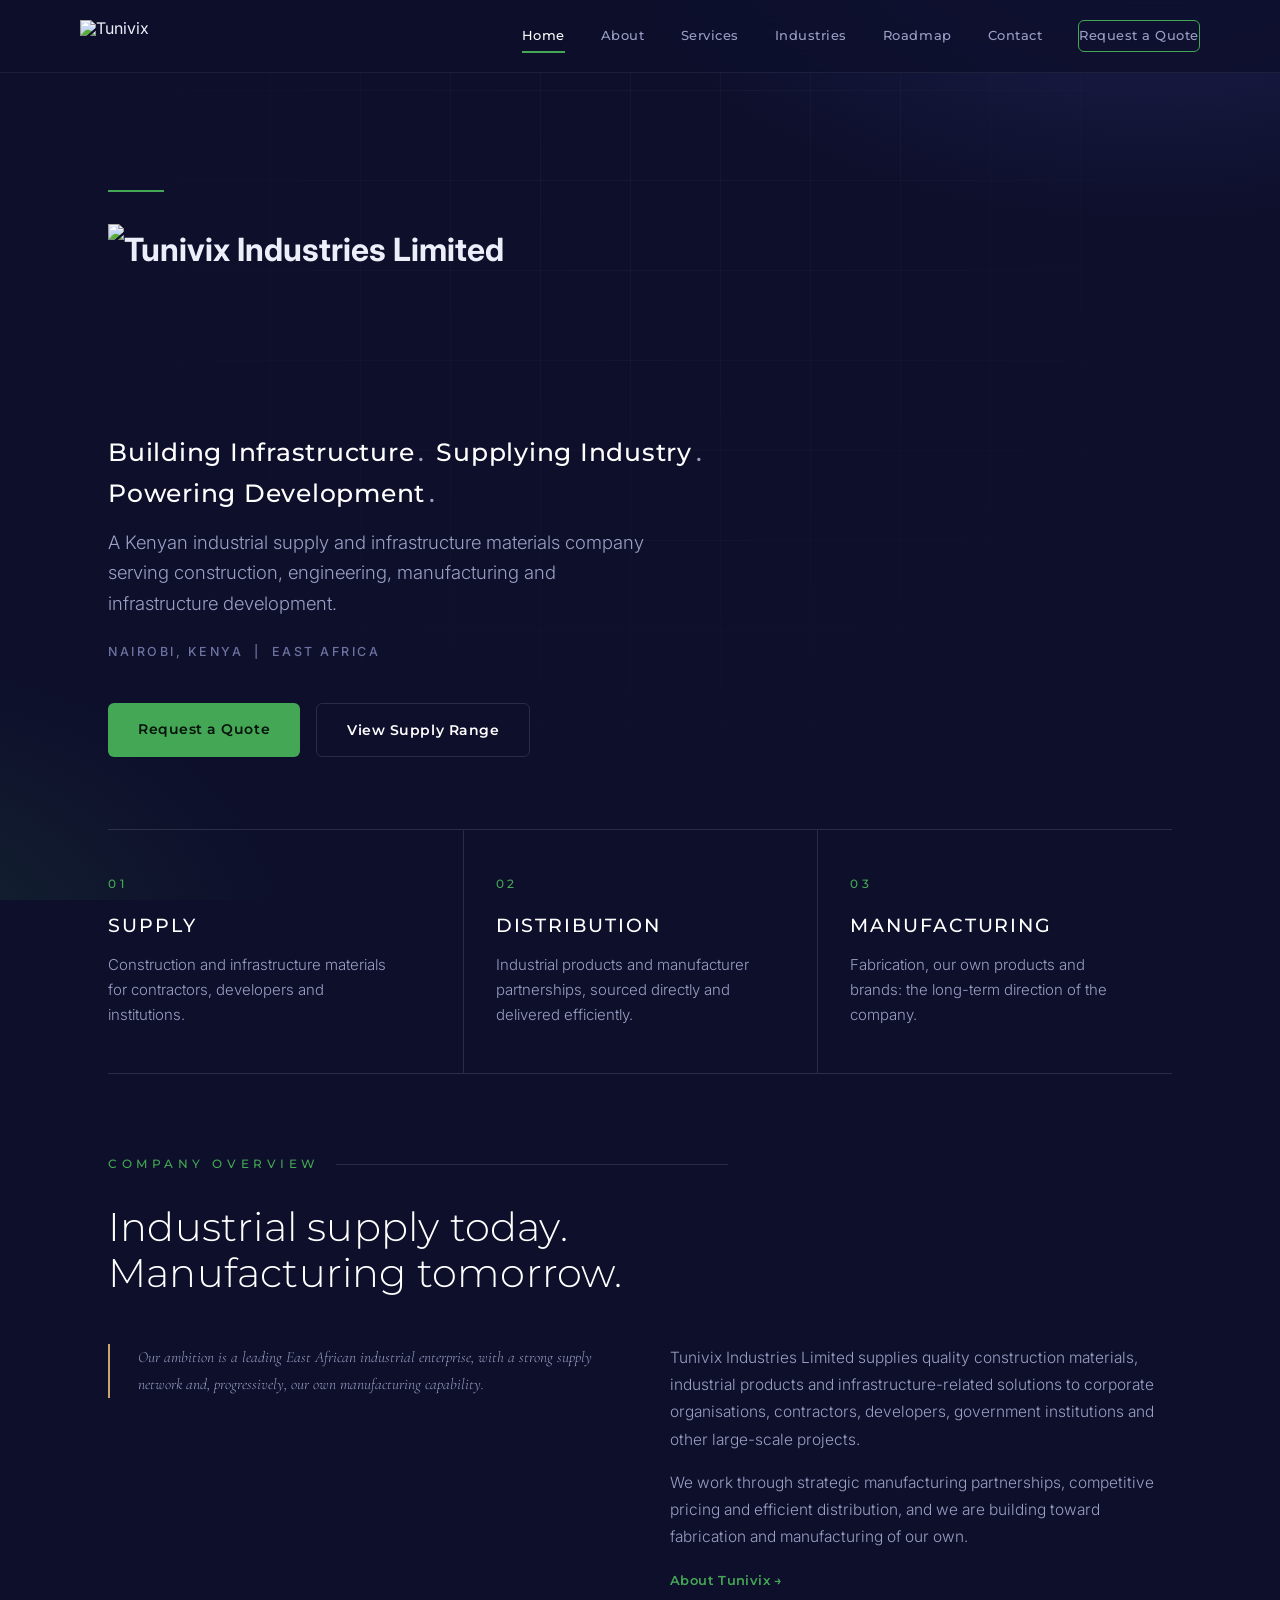
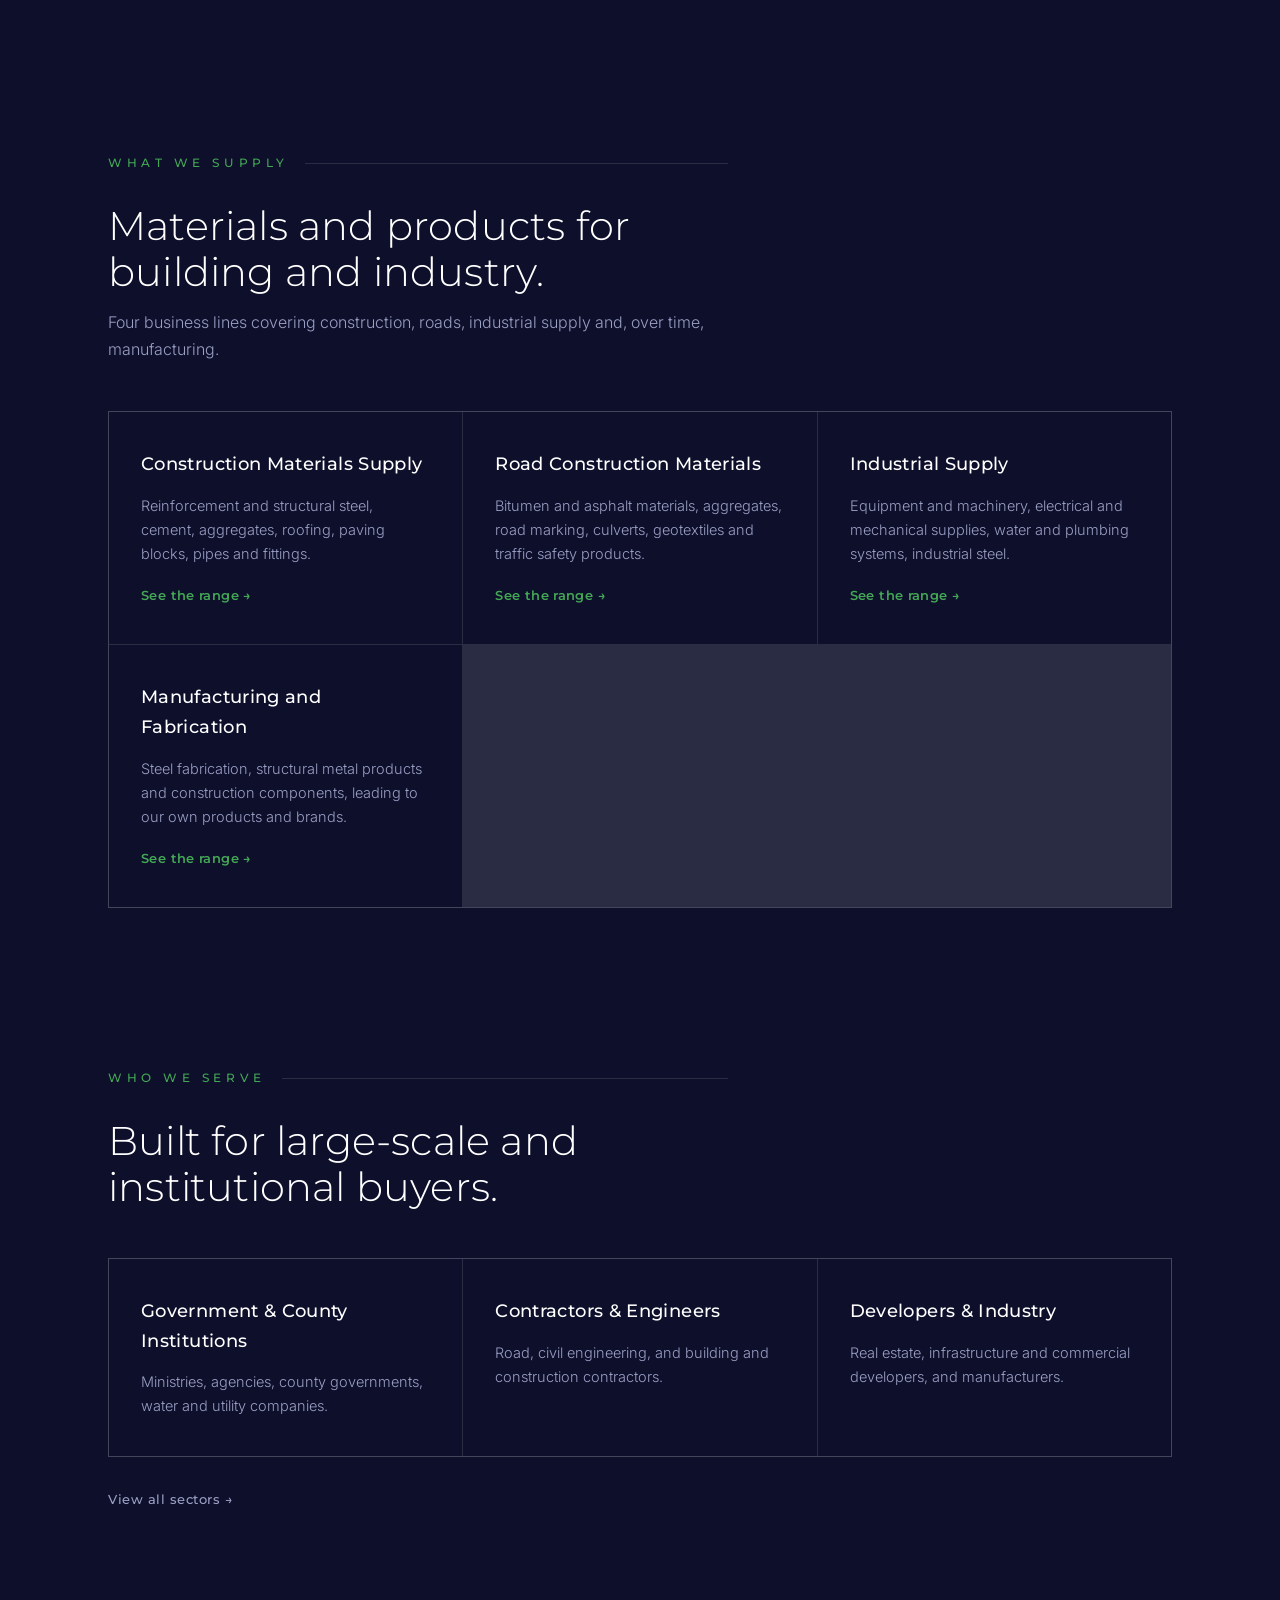
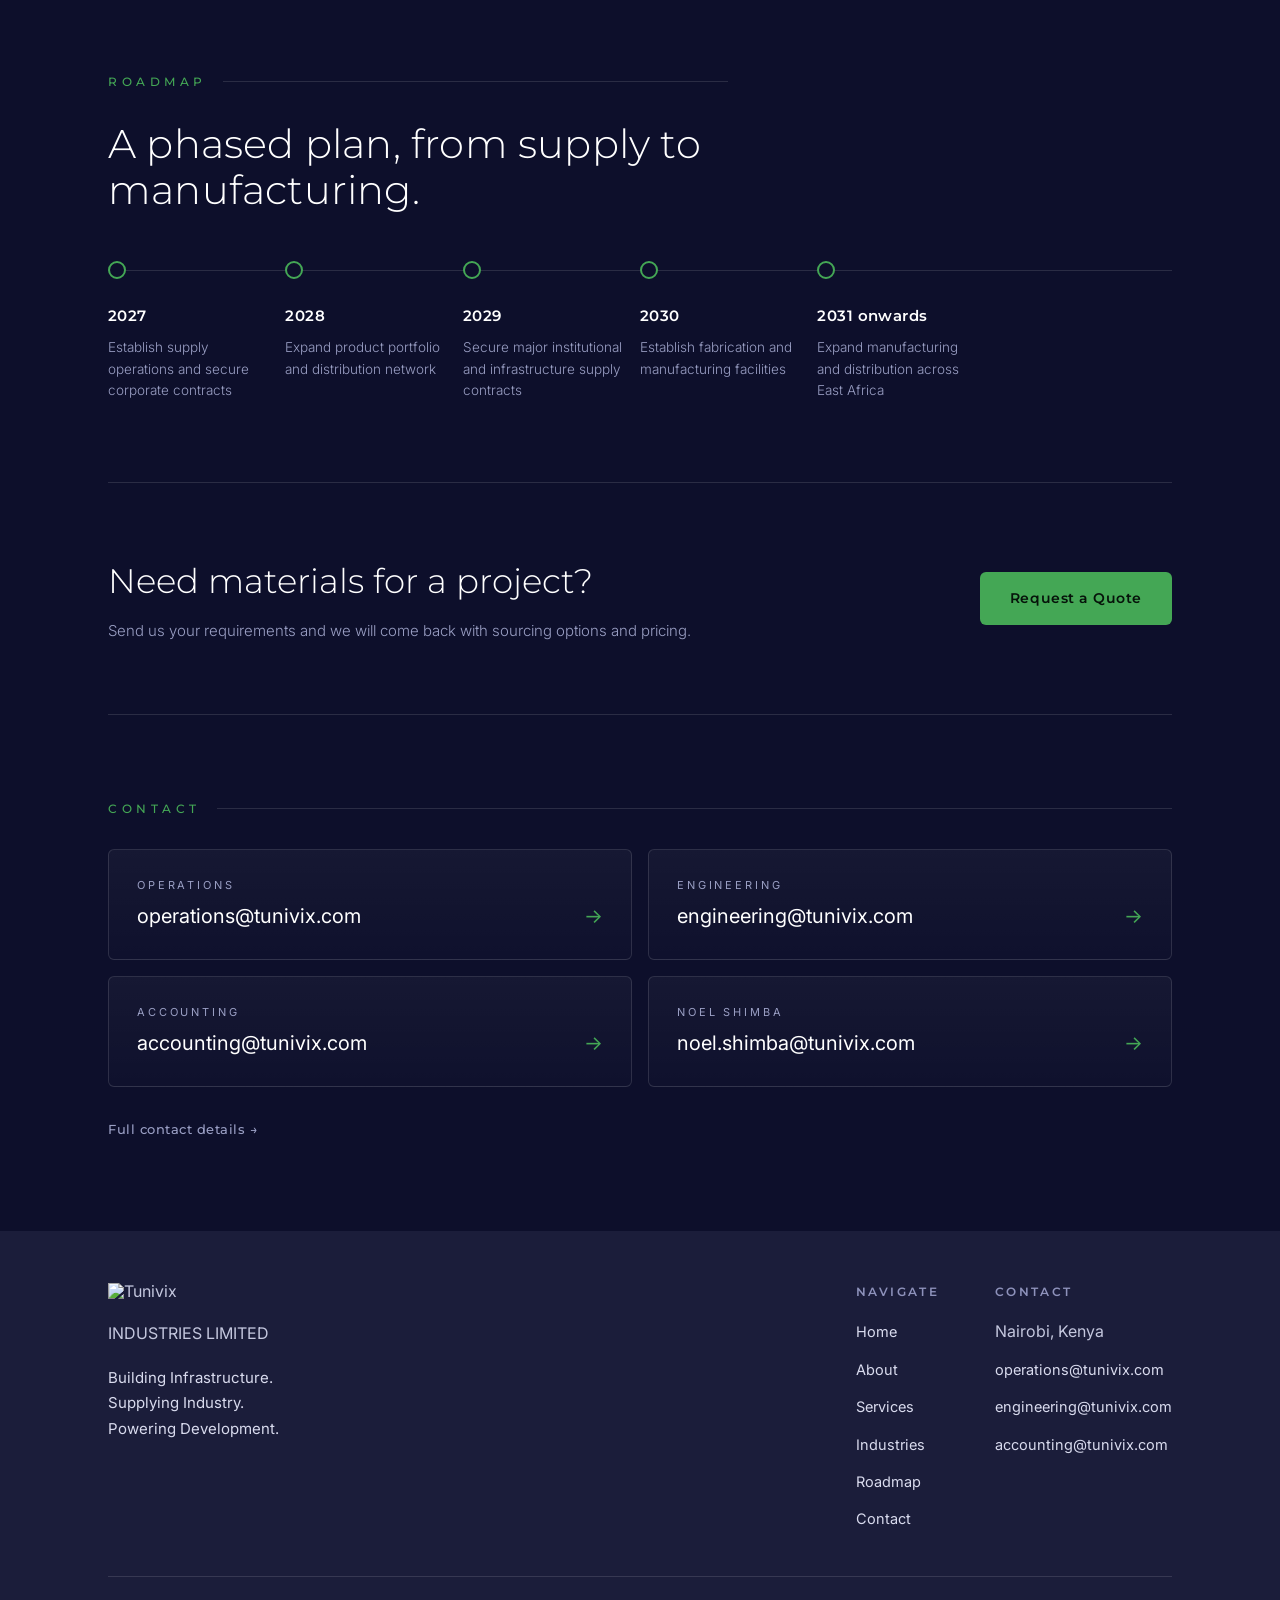
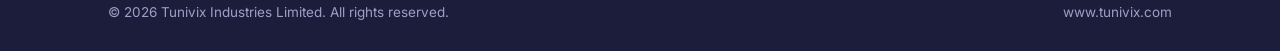
==== commit 98c3729e: "Revise HTML structure for branding and SEO Updated the title and meta description for improved SEO a" ====
--- a/index.html
+++ b/index.html
@@ -3,10 +3,20 @@
 <head>
 <meta charset="utf-8">
 <meta name="viewport" content="width=device-width, initial-scale=1">
-<title>Tunivix Industries Limited | Engineering. Fabrication. Manufacturing.</title>
-<meta name="description" content="Tunivix Industries Limited. Engineering, fabrication and manufacturing for Kenya, East Africa and international markets.">
+<title>Tunivix Industries Limited | Building Infrastructure. Supplying Industry. Powering Development.</title>
+<meta name="description" content="Tunivix Industries Limited is a Kenyan industrial supply and infrastructure materials company serving construction, engineering, manufacturing and infrastructure development.">
 <meta name="theme-color" content="#0d0f2b">
 <link rel="canonical" href="https://www.tunivix.com/">
+<meta property="og:type" content="website">
+<meta property="og:site_name" content="Tunivix Industries Limited">
+<meta property="og:title" content="Tunivix Industries Limited | Building Infrastructure. Supplying Industry. Powering Development.">
+<meta property="og:description" content="Tunivix Industries Limited is a Kenyan industrial supply and infrastructure materials company serving construction, engineering, manufacturing and infrastructure development.">
+<meta property="og:url" content="https://www.tunivix.com/">
+<meta property="og:image" content="https://www.tunivix.com/assets/img/og-image.png">
+<meta name="twitter:card" content="summary_large_image">
+<link rel="icon" type="image/png" sizes="32x32" href="assets/img/favicon-32.png">
+<link rel="icon" type="image/png" sizes="256x256" href="assets/img/favicon.png">
+<link rel="apple-touch-icon" href="assets/img/apple-touch-icon.png">
 <link rel="preconnect" href="https://fonts.googleapis.com">
 <link rel="preconnect" href="https://fonts.gstatic.com" crossorigin>
 <link href="https://fonts.googleapis.com/css2?family=Inter:wght@300;400;500;600&family=Montserrat:wght@300;500;600;700;800&family=Cormorant+Garamond:ital,wght@0,500;1,500;1,600&display=swap" rel="stylesheet">
@@ -16,15 +26,15 @@
 
 <header class="site-header">
   <div class="wrap nav">
-    <a class="nav-mark" href="/" aria-label="Tunivix Industries home">
-      <b>TUNIVIX</b><small>INDUSTRIES LIMITED</small>
+    <a class="nav-mark" href="/" aria-label="Tunivix Industries Limited home">
+      <img src="assets/img/tunivix-logo-light.png" alt="Tunivix" width="135" height="32">
     </a>
     <nav class="nav-links" id="navLinks">
       <a href="/" aria-current="page">Home</a>
       <a href="about/">About</a>
       <a href="services/">Services</a>
       <a href="industries/">Industries</a>
-      <a href="projects/">Projects</a>
+      <a href="roadmap/">Roadmap</a>
       <a href="contact/">Contact</a>
       <a class="nav-cta" href="contact/">Request a Quote</a>
     </nav>
@@ -37,14 +47,13 @@
 <header class="hero" id="top">
   <div class="wrap">
     <div class="rule"></div>
-    <h1 class="wordmark">TUNIVIX</h1>
-    <div class="ltd">INDUSTRIES LIMITED</div>
-    <p class="slogan">Engineering<i>.</i> Fabrication<i>.</i> Manufacturing<i>.</i></p>
-    <p class="tagline">Building industries. Creating possibilities.</p>
-    <p class="markets">Kenya &nbsp;|&nbsp; East Africa &nbsp;|&nbsp; International Markets</p>
+    <h1 class="hero-logo"><img src="assets/img/tunivix-logo-light.png" alt="Tunivix Industries Limited" width="675" height="160"></h1>
+    <p class="slogan">Building Infrastructure<i>.</i> Supplying Industry<i>.</i> Powering Development<i>.</i></p>
+    <p class="tagline">A Kenyan industrial supply and infrastructure materials company serving construction, engineering, manufacturing and infrastructure development.</p>
+    <p class="markets">Nairobi, Kenya &nbsp;|&nbsp; East Africa</p>
     <div class="hero-ctas">
       <a class="btn btn-solid" href="contact/">Request a Quote</a>
-      <a class="btn btn-outline" href="services/">View Services</a>
+      <a class="btn btn-outline" href="services/">View Supply Range</a>
     </div>
   </div>
 </header>
@@ -52,132 +61,124 @@
 <main>
   <div class="wrap">
 
-    <!-- Stats: edit the figures below with your real numbers -->
-    <section class="stats">
-      <div class="stats-row">
-        <div class="stat">
-          <div class="stat-tick"></div>
-          <div class="figure stat-num">03</div>
-          <p class="stat-label">Core engineering disciplines under one roof</p>
-        </div>
-        <div class="stat">
-          <div class="stat-tick"></div>
-          <div class="figure stat-num">50+</div> <!-- EDIT: replace with real project count -->
-          <p class="stat-label">Projects engineered and delivered</p>
-        </div>
-        <div class="stat">
-          <div class="stat-tick"></div>
-          <div class="figure stat-num">15+</div> <!-- EDIT: replace with real combined years -->
-          <p class="stat-label">Years combined team experience</p>
-        </div>
-      </div>
-    </section>
-
-    <section id="services" aria-label="What we do">
+    <section id="pillars" aria-label="Our three pillars">
       <div class="brief">
         <div class="item">
           <div class="no">01</div>
-          <h2>Engineering</h2>
-          <p>Practical design and technical solutions built around your operation.</p>
+          <h2>Supply</h2>
+          <p>Construction and infrastructure materials for contractors, developers and institutions.</p>
         </div>
         <div class="item">
           <div class="no">02</div>
-          <h2>Fabrication</h2>
-          <p>Precision metalwork and structures made to specification.</p>
+          <h2>Distribution</h2>
+          <p>Industrial products and manufacturer partnerships, sourced directly and delivered efficiently.</p>
         </div>
         <div class="item">
           <div class="no">03</div>
           <h2>Manufacturing</h2>
-          <p>Reliable, quality production for local and export markets.</p>
-        </div>
-      </div>
-    </section>
-
-    <!-- Delivery process -->
+          <p>Fabrication, our own products and brands: the long-term direction of the company.</p>
+        </div>
+      </div>
+    </section>
+
+    <section class="section">
+      <div class="section-head">
+        <div class="label">Company Overview</div>
+        <h2 class="section-title">Industrial supply today. Manufacturing tomorrow.</h2>
+      </div>
+      <div class="two-col">
+        <div>
+          <p class="pull-quote">Our ambition is a leading East African industrial enterprise, with a strong supply network and, progressively, our own manufacturing capability.</p>
+        </div>
+        <div>
+          <p>Tunivix Industries Limited supplies quality construction materials, industrial products and infrastructure-related solutions to corporate organisations, contractors, developers, government institutions and other large-scale projects.</p>
+          <p>We work through strategic manufacturing partnerships, competitive pricing and efficient distribution, and we are building toward fabrication and manufacturing of our own.</p>
+          <p><a class="card-link" href="about/">About Tunivix →</a></p>
+        </div>
+      </div>
+    </section>
+
+    <section class="section" id="supply">
+      <div class="section-head">
+        <div class="label">What We Supply</div>
+        <h2 class="section-title">Materials and products for building and industry.</h2>
+        <p class="section-sub">Four business lines covering construction, roads, industrial supply and, over time, manufacturing.</p>
+      </div>
+      <div class="card-grid cols-2">
+        <div class="card">
+          <h3>Construction Materials Supply</h3>
+          <p>Reinforcement and structural steel, cement, aggregates, roofing, paving blocks, pipes and fittings.</p>
+          <a class="card-link" href="services/#construction">See the range →</a>
+        </div>
+        <div class="card">
+          <h3>Road Construction Materials</h3>
+          <p>Bitumen and asphalt materials, aggregates, road marking, culverts, geotextiles and traffic safety products.</p>
+          <a class="card-link" href="services/#roads">See the range →</a>
+        </div>
+        <div class="card">
+          <h3>Industrial Supply</h3>
+          <p>Equipment and machinery, electrical and mechanical supplies, water and plumbing systems, industrial steel.</p>
+          <a class="card-link" href="services/#industrial">See the range →</a>
+        </div>
+        <div class="card">
+          <h3>Manufacturing and Fabrication</h3>
+          <p>Steel fabrication, structural metal products and construction components, leading to our own products and brands.</p>
+          <a class="card-link" href="services/#manufacturing">See the range →</a>
+        </div>
+      </div>
+    </section>
+
+    <section class="section">
+      <div class="section-head">
+        <div class="label">Who We Serve</div>
+        <h2 class="section-title">Built for large-scale and institutional buyers.</h2>
+      </div>
+      <div class="card-grid">
+        <div class="card">
+          <h3>Government &amp; County Institutions</h3>
+          <p>Ministries, agencies, county governments, water and utility companies.</p>
+        </div>
+        <div class="card">
+          <h3>Contractors &amp; Engineers</h3>
+          <p>Road, civil engineering, and building and construction contractors.</p>
+        </div>
+        <div class="card">
+          <h3>Developers &amp; Industry</h3>
+          <p>Real estate, infrastructure and commercial developers, and manufacturers.</p>
+        </div>
+      </div>
+      <div style="margin-top:28px">
+        <a class="back-link" href="industries/" style="margin-bottom:0">View all sectors →</a>
+      </div>
+    </section>
+
     <section class="section process">
       <div class="section-head">
-        <div class="label">How We Deliver</div>
-        <h2 class="section-title">A disciplined process, from first sketch to final weld.</h2>
-      </div>
-      <div class="process-track">
-        <div class="p-step"><div class="p-node"></div><h4>Assessment</h4><p>Site visit, scope and requirements review.</p></div>
-        <div class="p-step"><div class="p-node"></div><h4>Analysis</h4><p>Technical feasibility and material selection.</p></div>
-        <div class="p-step"><div class="p-node"></div><h4>Planning</h4><p>Detailed design, drawings and scheduling.</p></div>
-        <div class="p-step"><div class="p-node"></div><h4>Implementation</h4><p>Fabrication, build and on-site execution.</p></div>
-        <div class="p-step"><div class="p-node"></div><h4>Monitoring</h4><p>Quality checks against spec at every stage.</p></div>
-        <div class="p-step"><div class="p-node"></div><h4>Optimization</h4><p>Handover, support and continuous improvement.</p></div>
-      </div>
-    </section>
-
-    <!-- Capability cards -->
-    <section class="section">
-      <div class="section-head">
-        <div class="label">Capabilities</div>
-        <h2 class="section-title">What we build, maintain and produce.</h2>
-        <p class="section-sub">A closer look at the three disciplines behind every Tunivix project — see the full breakdown on the Services page.</p>
-      </div>
-      <div class="card-grid">
-        <div class="card">
-          <div class="card-no">01</div>
-          <h3>Structural &amp; Mechanical Engineering</h3>
-          <p>Design, drawings and technical consulting for structures, machinery and industrial systems.</p>
-          <a class="card-link" href="services/#engineering">Learn more →</a>
-        </div>
-        <div class="card">
-          <div class="card-no">02</div>
-          <h3>Precision Fabrication</h3>
-          <p>Custom metalwork, structural steel and fabricated components made to exact specification.</p>
-          <a class="card-link" href="services/#fabrication">Learn more →</a>
-        </div>
-        <div class="card">
-          <div class="card-no">03</div>
-          <h3>Manufacturing &amp; Production</h3>
-          <p>Reliable production runs for local and export markets, from prototype to volume.</p>
-          <a class="card-link" href="services/#manufacturing">Learn more →</a>
-        </div>
-      </div>
-    </section>
-
-    <!-- Industries teaser -->
-    <section class="section">
-      <div class="section-head">
-        <div class="label">Industries</div>
-        <h2 class="section-title">Sectors we work alongside.</h2>
-      </div>
-      <div class="card-grid">
-        <div class="card">
-          <h3>Manufacturing &amp; Processing</h3>
-          <p>Production lines, plant equipment and process machinery.</p>
-        </div>
-        <div class="card">
-          <h3>Construction &amp; Infrastructure</h3>
-          <p>Structural steel, site fabrication and technical support.</p>
-        </div>
-        <div class="card">
-          <h3>Agriculture &amp; Energy</h3>
-          <p>Equipment, installations and fabricated systems for the field.</p>
-        </div>
-      </div>
-      <div style="margin-top:28px">
-        <a class="back-link" href="industries/" style="margin-bottom:0">View all industries →</a>
-      </div>
-    </section>
-
-    <!-- CTA band -->
+        <div class="label">Roadmap</div>
+        <h2 class="section-title">A phased plan, from supply to manufacturing.</h2>
+      </div>
+      <div class="process-track five">
+        <div class="p-step"><div class="p-node"></div><h4>2027</h4><p>Establish supply operations and secure corporate contracts</p></div>
+        <div class="p-step"><div class="p-node"></div><h4>2028</h4><p>Expand product portfolio and distribution network</p></div>
+        <div class="p-step"><div class="p-node"></div><h4>2029</h4><p>Secure major institutional and infrastructure supply contracts</p></div>
+        <div class="p-step"><div class="p-node"></div><h4>2030</h4><p>Establish fabrication and manufacturing facilities</p></div>
+        <div class="p-step"><div class="p-node"></div><h4>2031 onwards</h4><p>Expand manufacturing and distribution across East Africa</p></div>
+      </div>
+    </section>
+
     <section class="cta-band">
       <div>
-        <h3>Have a project in mind?</h3>
-        <p>Tell us what you're building — we'll help you engineer it.</p>
+        <h3>Need materials for a project?</h3>
+        <p>Send us your requirements and we will come back with sourcing options and pricing.</p>
       </div>
       <a class="btn btn-solid" href="contact/">Request a Quote</a>
     </section>
 
-    <!-- Contact -->
     <section class="contact" id="contact" aria-label="Contact">
       <div class="label">Contact</div>
       <div class="grid2">
+        <a class="mail" href="mailto:operations@tunivix.com"><small>Operations</small><span>operations@tunivix.com</span></a>
         <a class="mail" href="mailto:engineering@tunivix.com"><small>Engineering</small><span>engineering@tunivix.com</span></a>
-        <a class="mail" href="mailto:operations@tunivix.com"><small>Operations</small><span>operations@tunivix.com</span></a>
         <a class="mail" href="mailto:accounting@tunivix.com"><small>Accounting</small><span>accounting@tunivix.com</span></a>
         <a class="mail" href="mailto:noel.shimba@tunivix.com"><small>Noel Shimba</small><span>noel.shimba@tunivix.com</span></a>
       </div>
@@ -193,8 +194,9 @@
   <div class="wrap">
     <div class="foot">
       <div>
-        <div class="brand"><b>TUNIVIX</b><small>INDUSTRIES LIMITED</small></div>
-        <p class="tag">Engineering. Fabrication. Manufacturing.<br>Building industries. Creating possibilities.</p>
+        <a class="brand" href="/" aria-label="Tunivix Industries Limited home"><img src="assets/img/tunivix-logo-light.png" alt="Tunivix" width="158" height="37"></a>
+        <p class="brand-ltd">INDUSTRIES LIMITED</p>
+        <p class="tag">Building Infrastructure.<br>Supplying Industry.<br>Powering Development.</p>
       </div>
       <div class="foot-cols">
         <div class="foot-col">
@@ -204,15 +206,16 @@
             <li><a href="about/">About</a></li>
             <li><a href="services/">Services</a></li>
             <li><a href="industries/">Industries</a></li>
-            <li><a href="projects/">Projects</a></li>
+            <li><a href="roadmap/">Roadmap</a></li>
             <li><a href="contact/">Contact</a></li>
           </ul>
         </div>
         <div class="foot-col">
           <h5>Contact</h5>
           <ul>
+            <li>Nairobi, Kenya</li>
+            <li><a href="mailto:operations@tunivix.com">operations@tunivix.com</a></li>
             <li><a href="mailto:engineering@tunivix.com">engineering@tunivix.com</a></li>
-            <li><a href="mailto:operations@tunivix.com">operations@tunivix.com</a></li>
             <li><a href="mailto:accounting@tunivix.com">accounting@tunivix.com</a></li>
           </ul>
         </div>
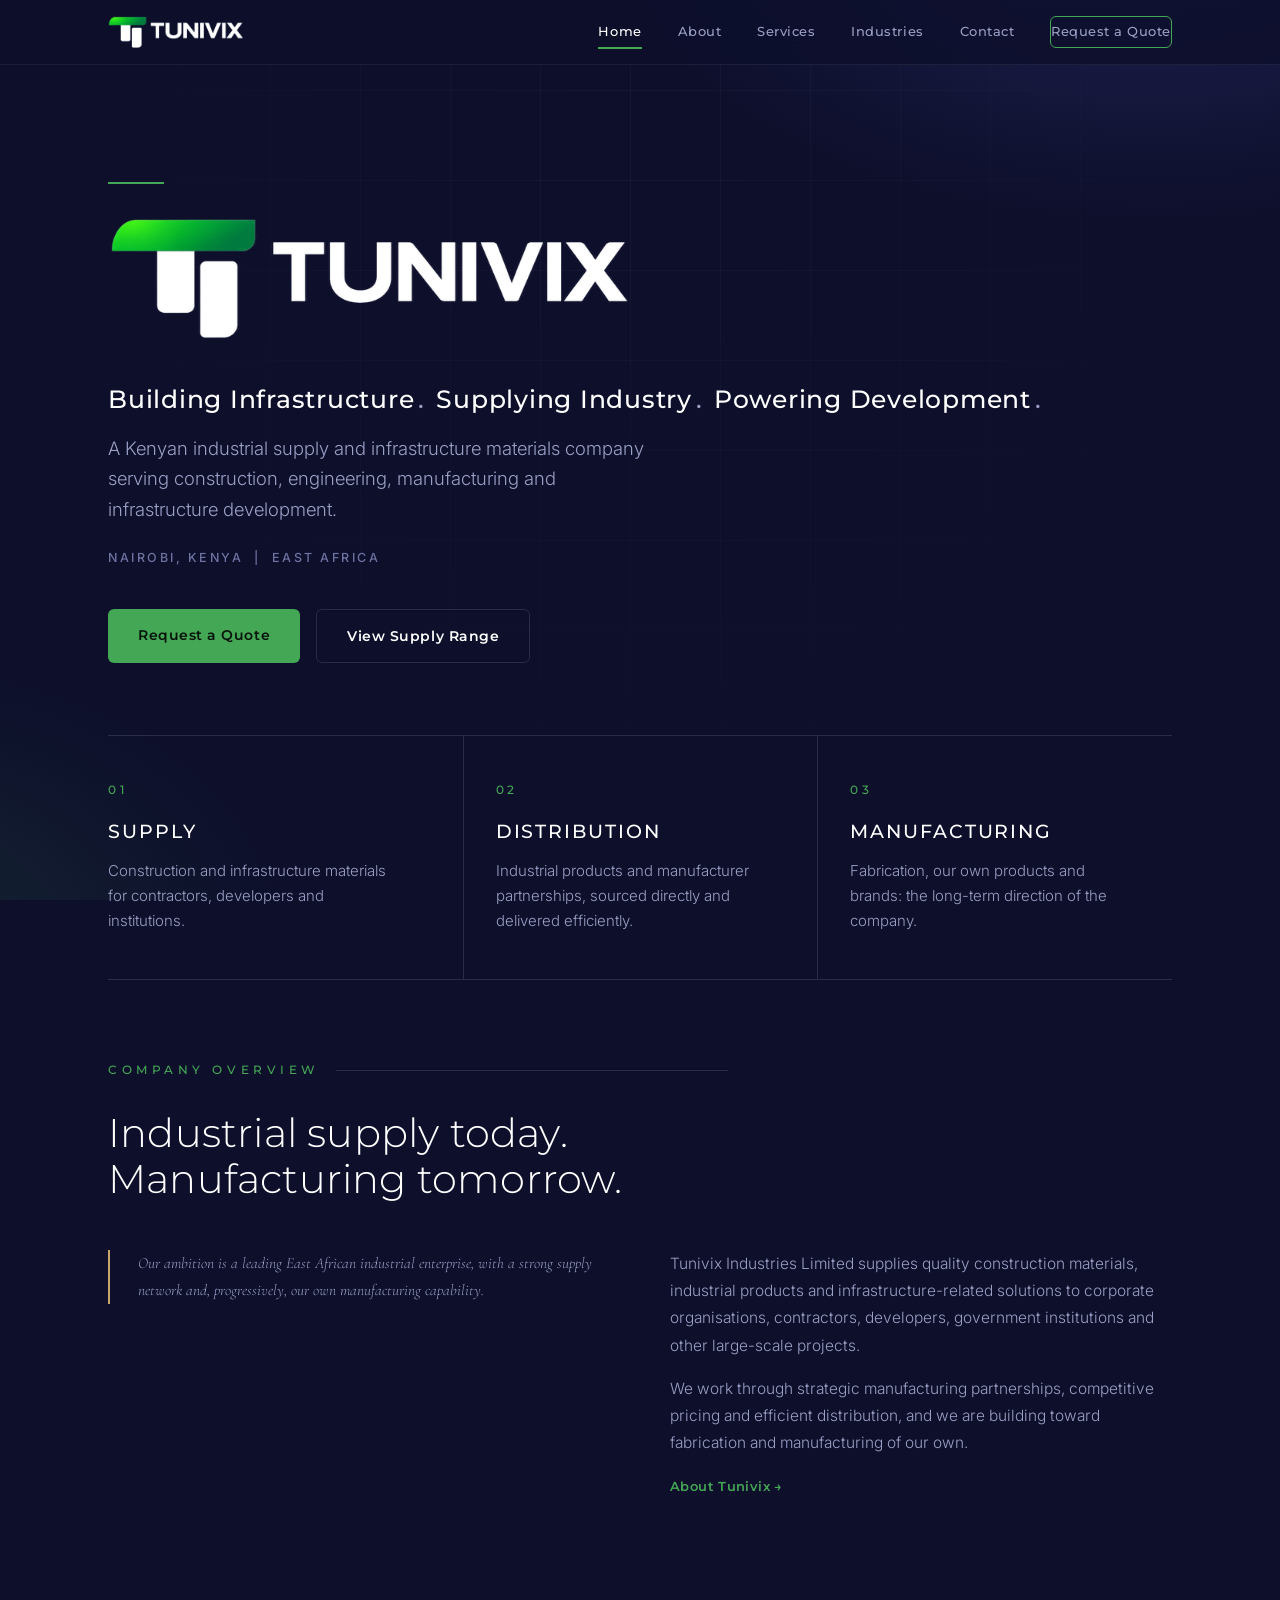
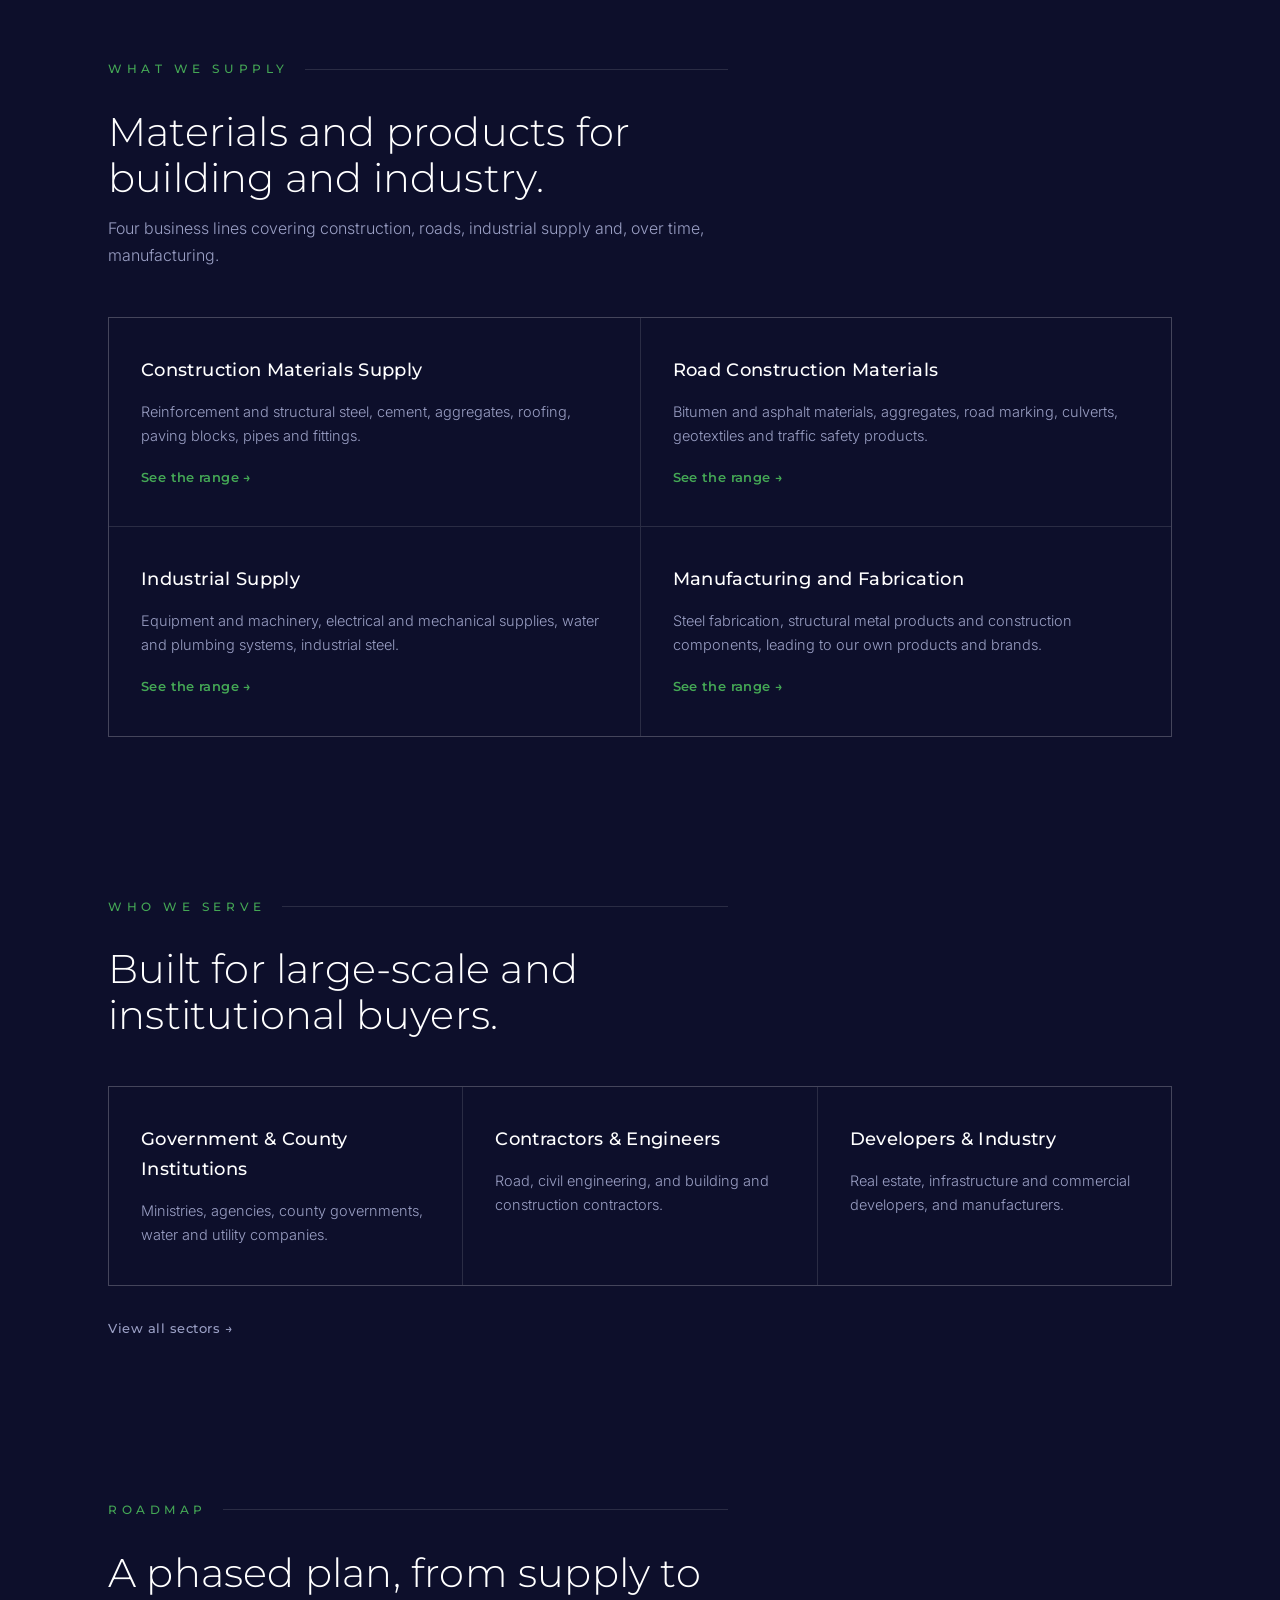
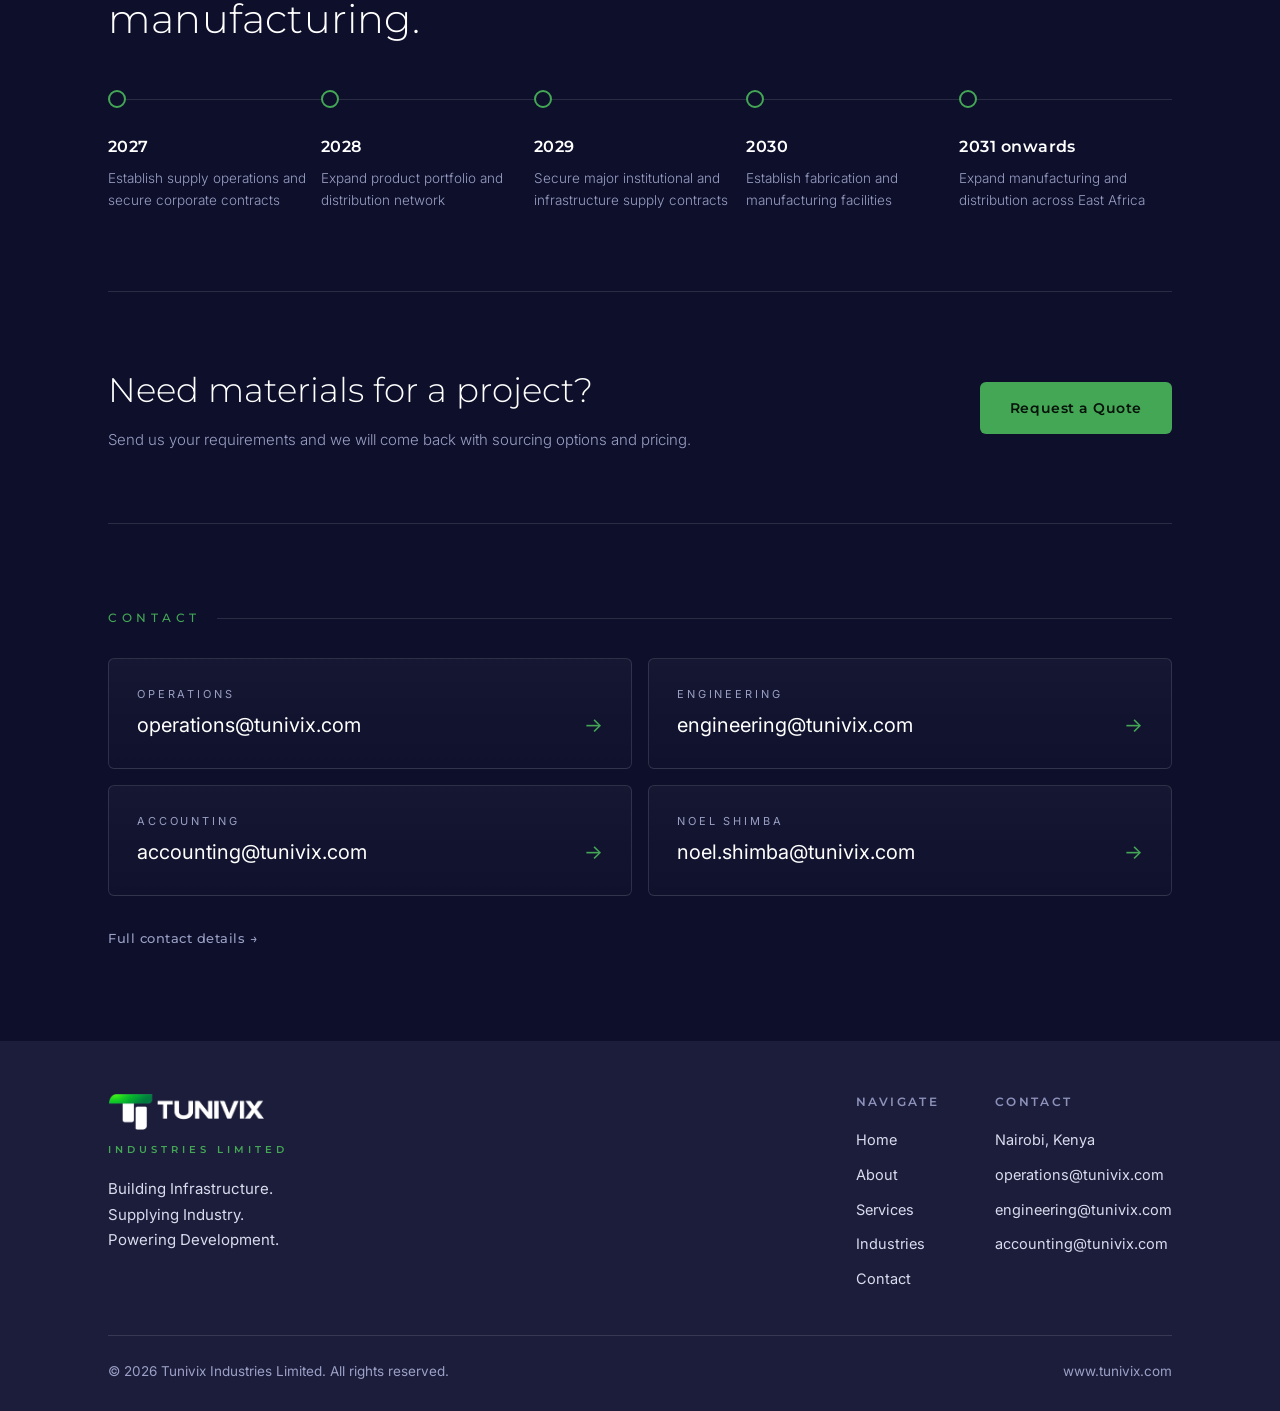
==== commit 24f0e6d4: "Remove 'Roadmap' link from index.html Removed 'Roadmap' link from navigation." ====
--- a/index.html
+++ b/index.html
@@ -34,7 +34,6 @@
       <a href="about/">About</a>
       <a href="services/">Services</a>
       <a href="industries/">Industries</a>
-      <a href="roadmap/">Roadmap</a>
       <a href="contact/">Contact</a>
       <a class="nav-cta" href="contact/">Request a Quote</a>
     </nav>
@@ -206,7 +205,6 @@
             <li><a href="about/">About</a></li>
             <li><a href="services/">Services</a></li>
             <li><a href="industries/">Industries</a></li>
-            <li><a href="roadmap/">Roadmap</a></li>
             <li><a href="contact/">Contact</a></li>
           </ul>
         </div>
--- a/assets/css/style.css
+++ b/assets/css/style.css
@@ -59,8 +59,9 @@
   backdrop-filter:blur(14px);-webkit-backdrop-filter:blur(14px);
   border-bottom:1px solid var(--line-soft);
 }
-.nav{display:flex;align-items:center;justify-content:space-between;padding:20px 0}
-.nav-mark{display:flex;flex-direction:column;line-height:1}
+.nav{display:flex;align-items:center;justify-content:space-between;padding:16px 28px}
+.nav-mark{display:flex;align-items:center;line-height:0}
+.nav-mark img{height:32px;width:auto}
 .nav-mark b{font-family:'Montserrat',sans-serif;font-weight:700;font-size:19px;letter-spacing:.12em;color:#fff}
 .nav-mark small{font-family:'Montserrat',sans-serif;font-weight:500;font-size:8.5px;letter-spacing:.34em;color:var(--green);margin-top:4px}
 .nav-links{display:flex;align-items:center;gap:36px}
@@ -83,7 +84,7 @@
 
 @media (max-width:860px){
   .nav-links{
-    position:fixed;top:68px;left:0;right:0;bottom:0;
+    position:absolute;top:100%;left:0;right:0;height:calc(100vh - 65px);height:calc(100dvh - 65px);
     background:#0d0f2b;flex-direction:column;align-items:flex-start;gap:0;
     padding:8px 28px 28px;transform:translateY(-8px);opacity:0;pointer-events:none;
     transition:opacity .22s,transform .22s;overflow-y:auto;
@@ -257,7 +258,9 @@
 /* ---------- Footer ---------- */
 footer{margin-top:auto;position:relative;background:#1b1d3a;color:#c4c7de;padding:52px 0 28px}
 .foot{display:flex;justify-content:space-between;align-items:flex-start;gap:40px;flex-wrap:wrap}
-.brand{display:flex;flex-direction:column;line-height:1}
+.brand{display:block;line-height:0}
+.brand img{height:37px;width:auto}
+.brand-ltd{font-family:'Montserrat',sans-serif;font-size:10px;font-weight:600;letter-spacing:.4em;color:var(--green);margin-top:12px}
 .brand b{font-family:'Montserrat',sans-serif;font-size:24px;font-weight:800;letter-spacing:.14em;color:#fff}
 .brand small{font-family:'Montserrat',sans-serif;font-size:10px;font-weight:600;letter-spacing:.4em;color:var(--green);margin-top:7px}
 footer .tag{margin-top:18px;font-size:15px;line-height:1.7;color:#d9dbee;max-width:280px}
@@ -282,3 +285,71 @@
   .section{padding:60px 0}
   .cta-band{padding:50px 0}
 }
+
+
+/* ===========================================================
+   Logo, company-profile additions
+   =========================================================== */
+
+/* Hero logo (replaces the text wordmark) */
+.hero-logo{margin:0;line-height:0}
+.hero-logo img{width:clamp(250px,46vw,520px);height:auto}
+.hero .slogan{margin-top:40px;max-width:1000px}
+
+/* 2-column card grid (4 or 10 items) */
+.card-grid.cols-2{grid-template-columns:repeat(2,1fr)}
+@media (max-width:700px){.card-grid.cols-2{grid-template-columns:1fr}}
+
+/* Bulleted product lists inside cards */
+.card-list{list-style:none;display:flex;flex-direction:column;gap:0;margin-top:2px}
+.card-list li{
+  font-size:14.5px;font-weight:300;color:var(--muted);line-height:1.5;
+  padding:9px 0 9px 20px;border-top:1px solid var(--line-soft);position:relative;
+}
+.card-list li::before{content:"";position:absolute;left:0;top:18px;width:8px;height:1px;background:var(--green)}
+
+/* Compact title-only cards */
+.card-slim{padding:26px 32px;flex-direction:row;align-items:center}
+.card-slim h3{font-size:16.5px}
+
+/* Small headings inside two-col blocks (vision / mission) */
+.mini-head{font-family:'Montserrat',sans-serif;font-weight:500;font-size:16px;letter-spacing:.08em;text-transform:uppercase;color:#fff;margin-bottom:12px}
+
+/* Seven-item grid: let the last, odd item span the row */
+.values .value:last-child:nth-child(odd){grid-column:1/-1}
+
+/* Business-model list */
+.model-list{
+  list-style:none;display:grid;grid-template-columns:repeat(2,1fr);column-gap:56px;
+  border-top:1px solid var(--line);
+}
+.model-list li{
+  padding:18px 0 18px 26px;border-bottom:1px solid var(--line);position:relative;
+  font-size:15.5px;font-weight:300;color:var(--text);
+}
+.model-list li::before{content:"";position:absolute;left:0;top:30px;width:12px;height:1px;background:var(--green)}
+@media (max-width:700px){.model-list{grid-template-columns:1fr}}
+
+/* Five-step roadmap on the home page */
+.process-track.five{grid-template-columns:repeat(5,1fr)}
+.process-track.five .p-step h4{font-size:16px}
+@media (max-width:980px){.process-track.five{grid-template-columns:repeat(2,1fr)}}
+@media (max-width:540px){.process-track.five{grid-template-columns:1fr}}
+
+/* Roadmap page timeline */
+.timeline{border-top:1px solid var(--line)}
+.tl-row{display:grid;grid-template-columns:200px 1fr;gap:32px;align-items:baseline;padding:30px 0;border-bottom:1px solid var(--line)}
+.tl-year{font-family:'Cormorant Garamond',Georgia,serif;font-style:italic;font-weight:500;font-size:clamp(30px,4vw,40px);color:#fff;line-height:1}
+.tl-row p{font-size:clamp(16px,1.9vw,19px);font-weight:300;color:var(--muted);max-width:560px}
+@media (max-width:640px){.tl-row{grid-template-columns:1fr;gap:10px;padding:24px 0}}
+
+/* Plain (non-link) line in contact column */
+.direct-line .plain{display:block;margin-top:6px;font-size:18px;color:#fff}
+
+/* Footer: non-link list entries */
+.foot-col li{font-size:14.5px;color:#d9dbee}
+
+@media (max-width:820px){
+  .hero .slogan{margin-top:32px}
+  .card-slim{padding:22px 24px}
+}
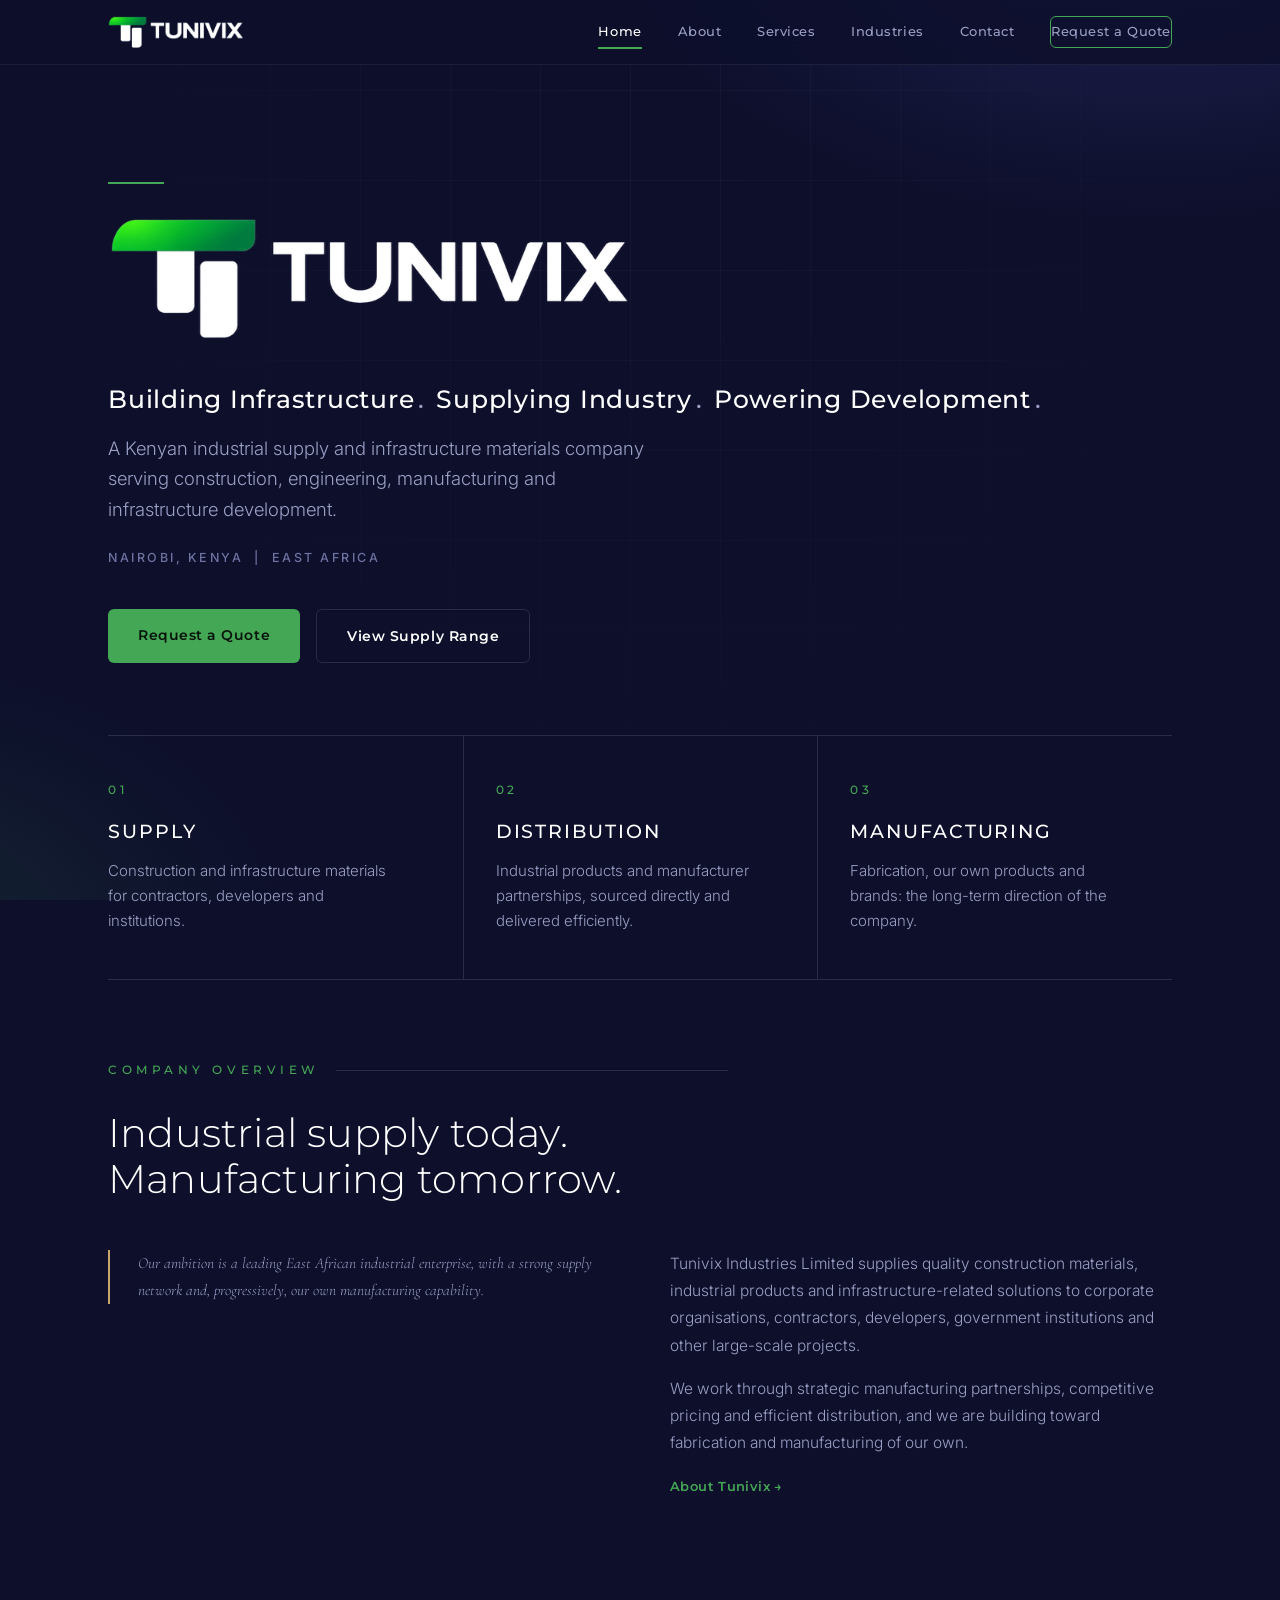
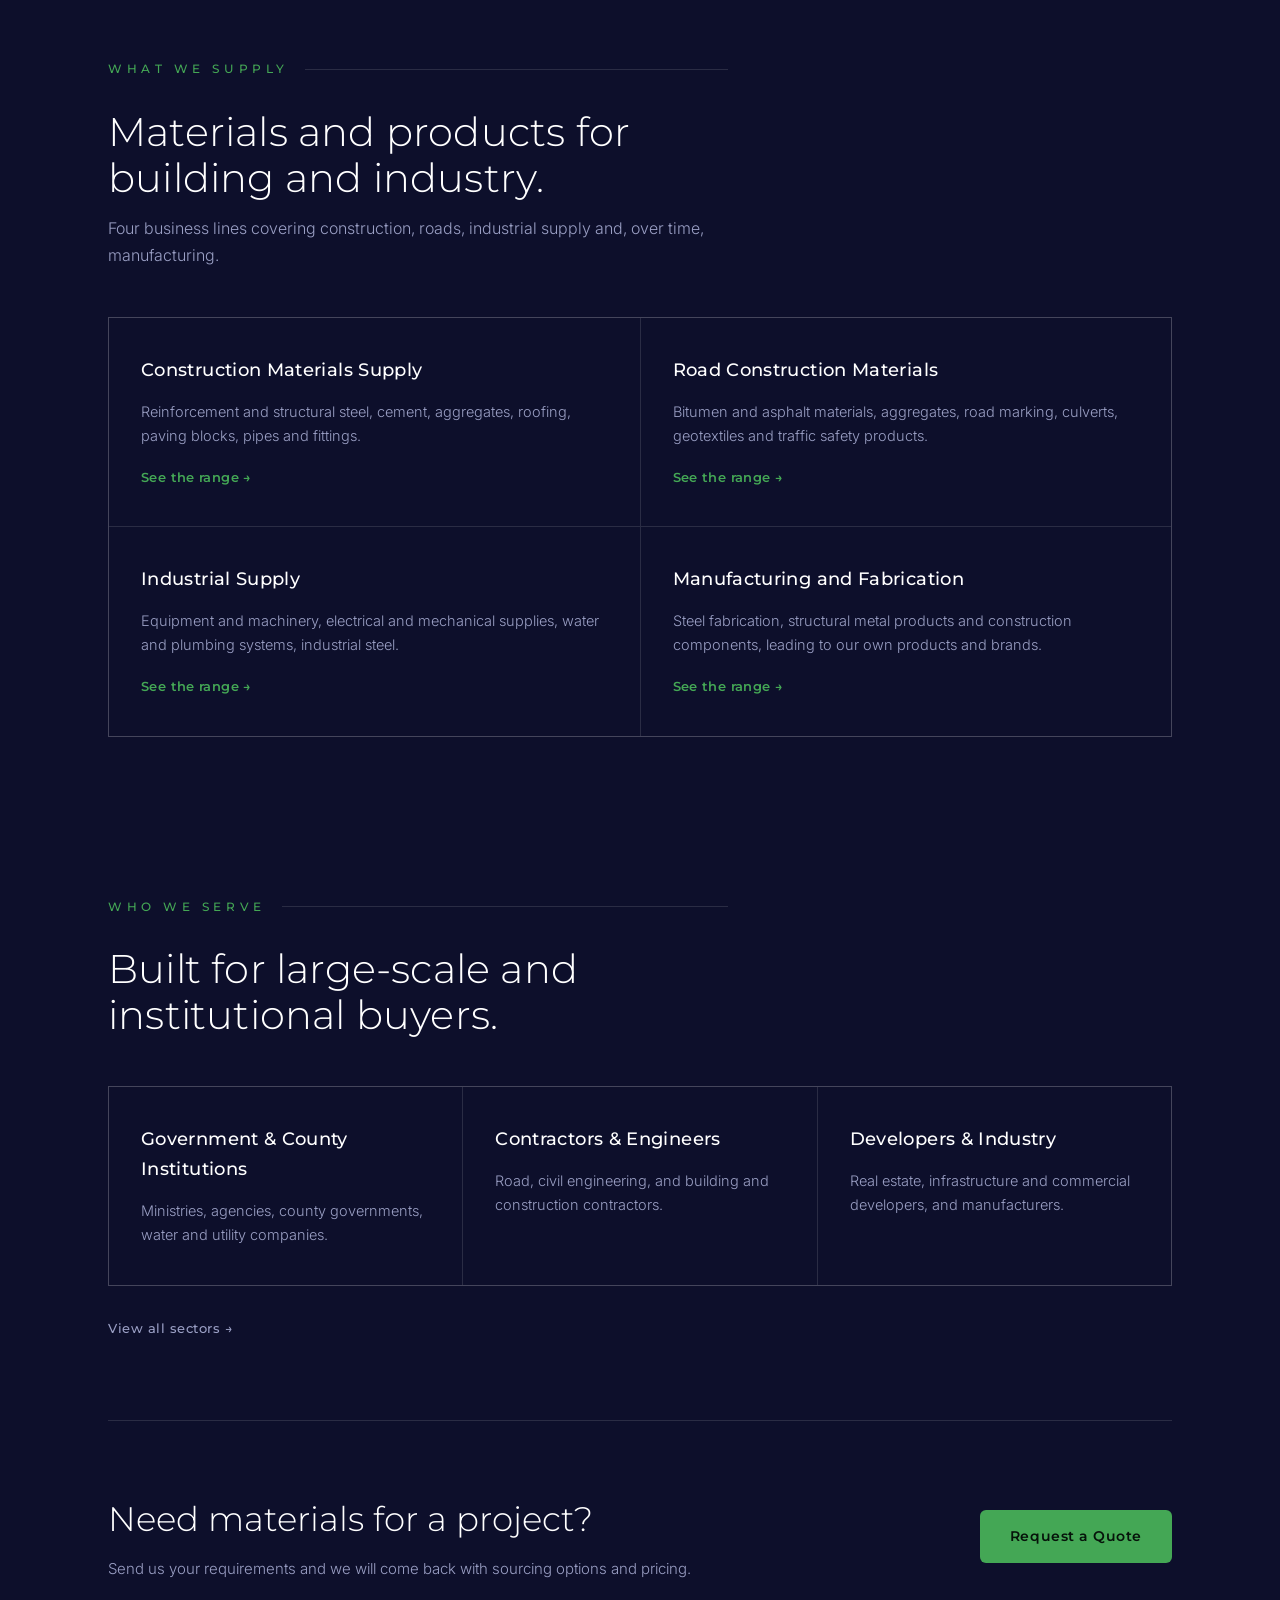
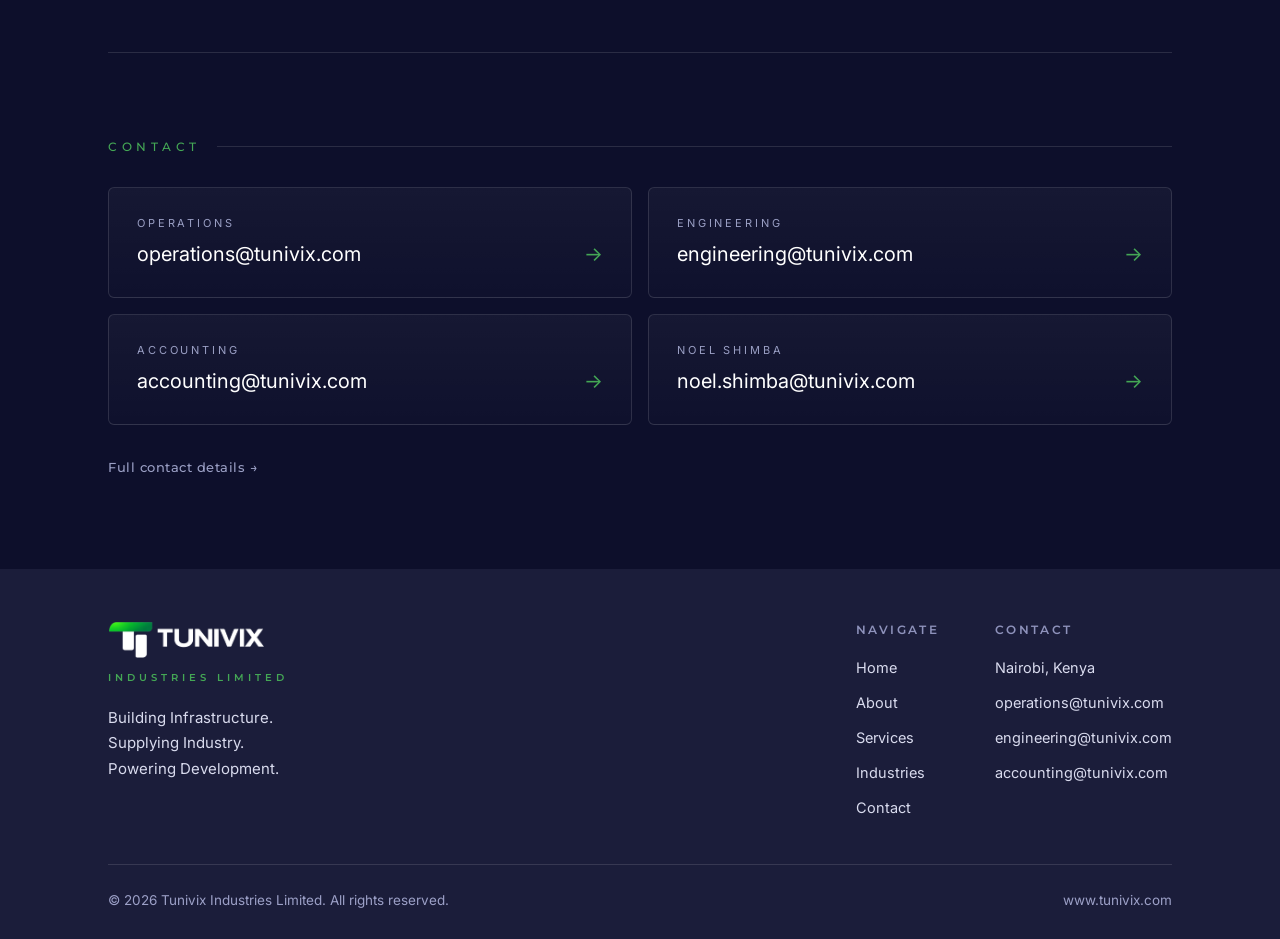
==== commit c6b1484d: "Remove roadmap section from index.html Removed the roadmap section detailing phased plans for supply" ====
--- a/index.html
+++ b/index.html
@@ -151,20 +151,6 @@
       </div>
     </section>
 
-    <section class="section process">
-      <div class="section-head">
-        <div class="label">Roadmap</div>
-        <h2 class="section-title">A phased plan, from supply to manufacturing.</h2>
-      </div>
-      <div class="process-track five">
-        <div class="p-step"><div class="p-node"></div><h4>2027</h4><p>Establish supply operations and secure corporate contracts</p></div>
-        <div class="p-step"><div class="p-node"></div><h4>2028</h4><p>Expand product portfolio and distribution network</p></div>
-        <div class="p-step"><div class="p-node"></div><h4>2029</h4><p>Secure major institutional and infrastructure supply contracts</p></div>
-        <div class="p-step"><div class="p-node"></div><h4>2030</h4><p>Establish fabrication and manufacturing facilities</p></div>
-        <div class="p-step"><div class="p-node"></div><h4>2031 onwards</h4><p>Expand manufacturing and distribution across East Africa</p></div>
-      </div>
-    </section>
-
     <section class="cta-band">
       <div>
         <h3>Need materials for a project?</h3>
